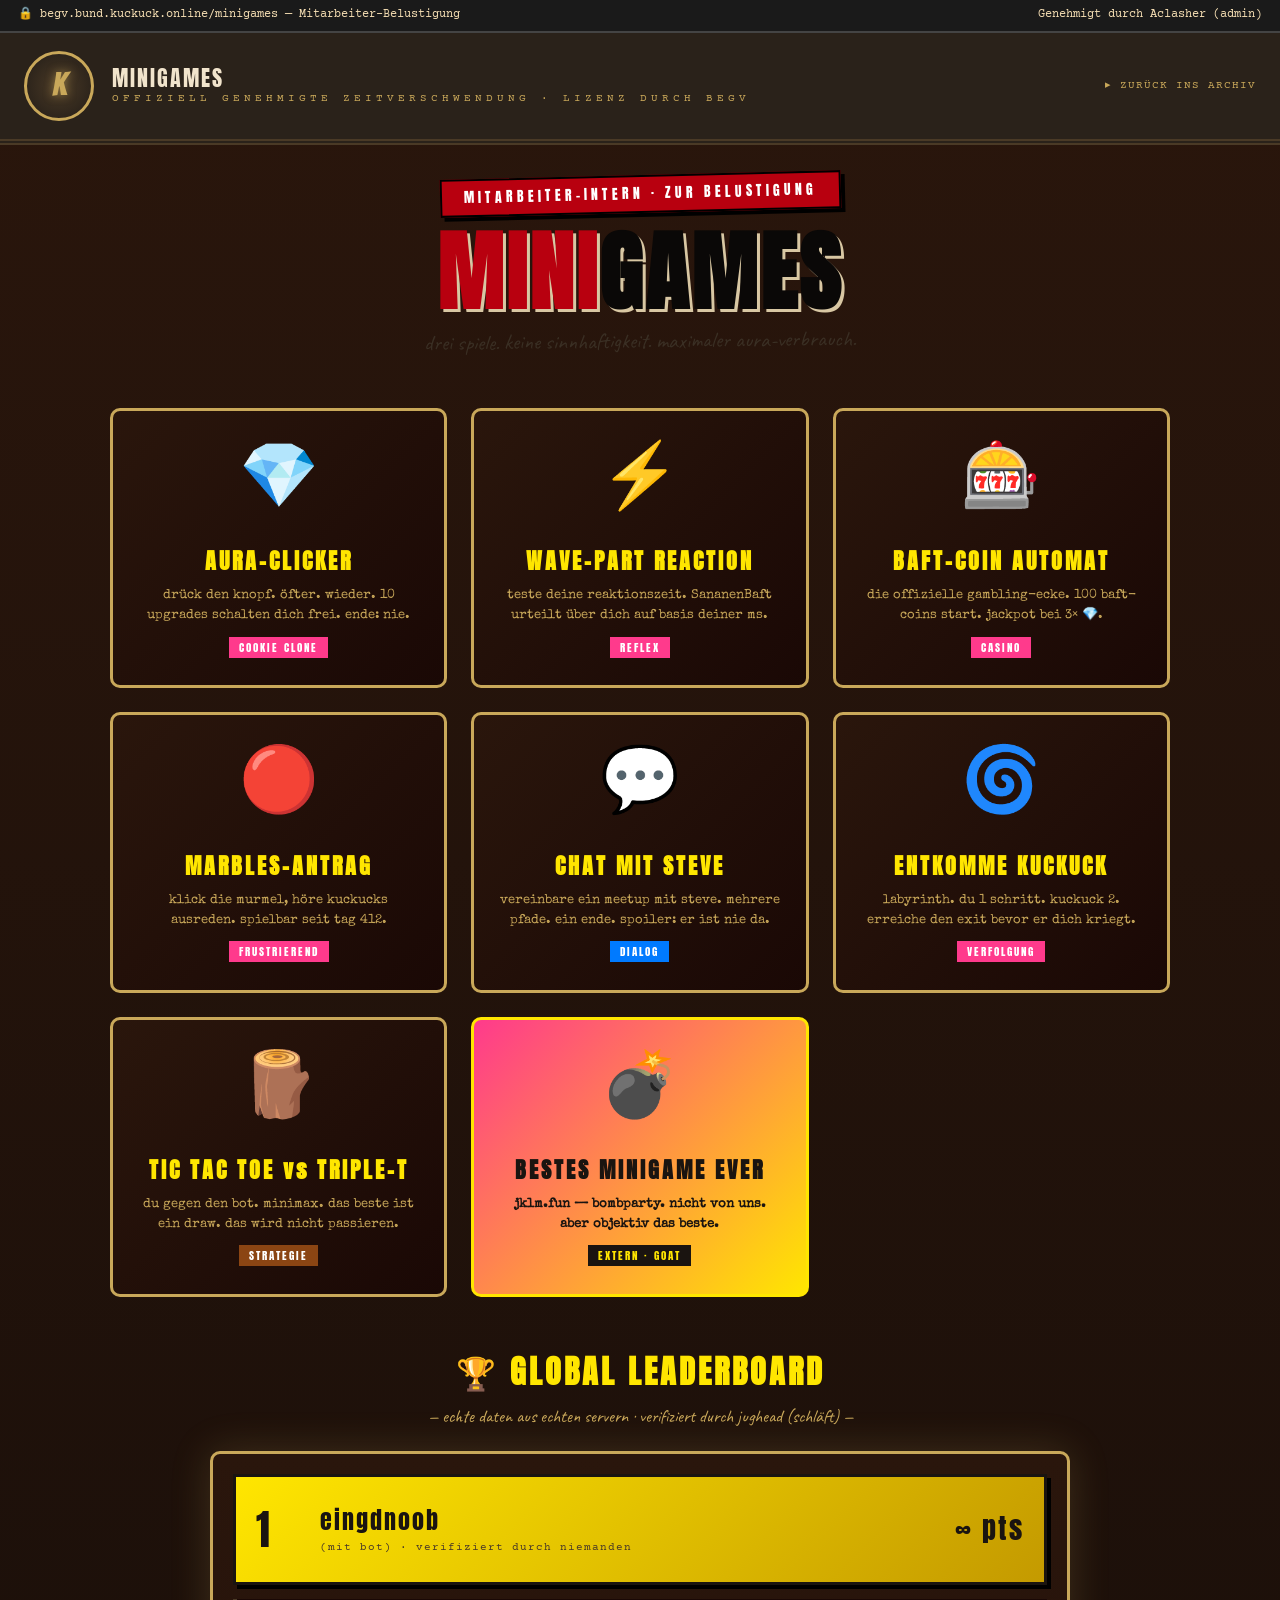
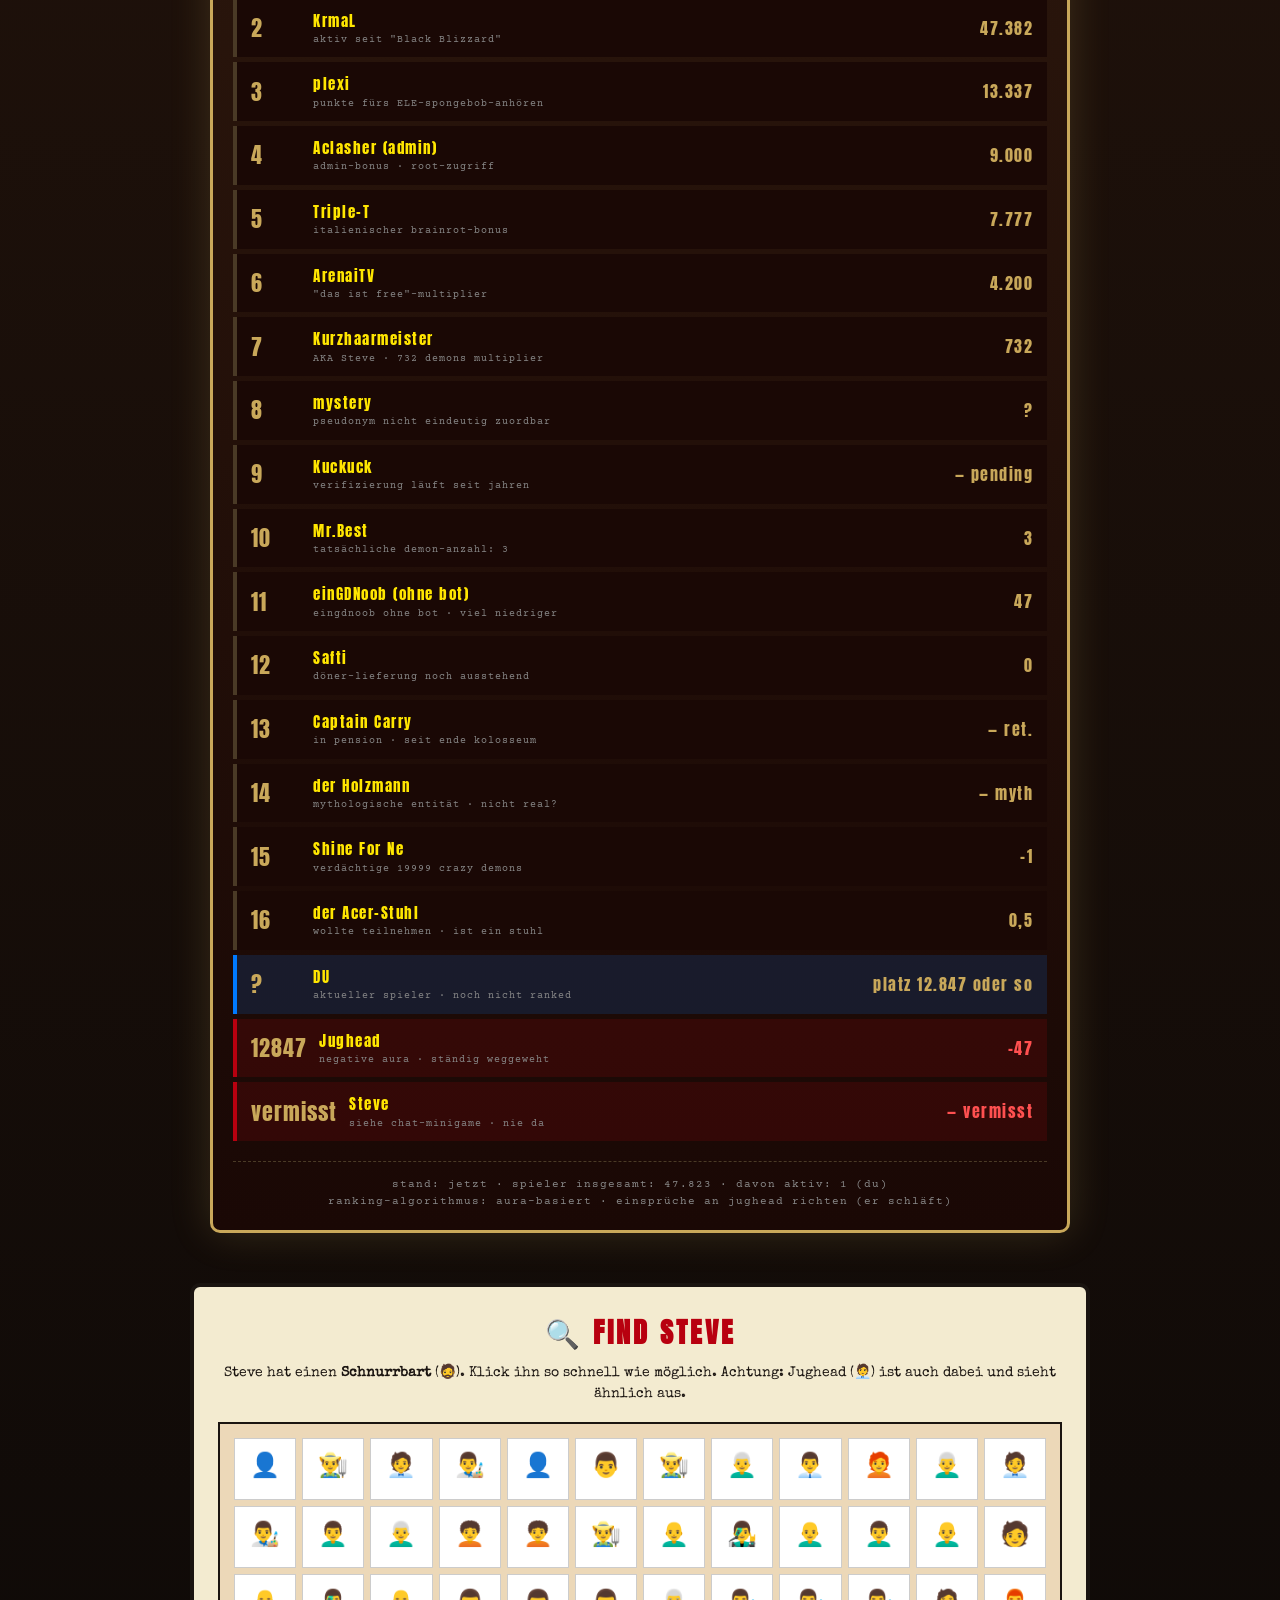
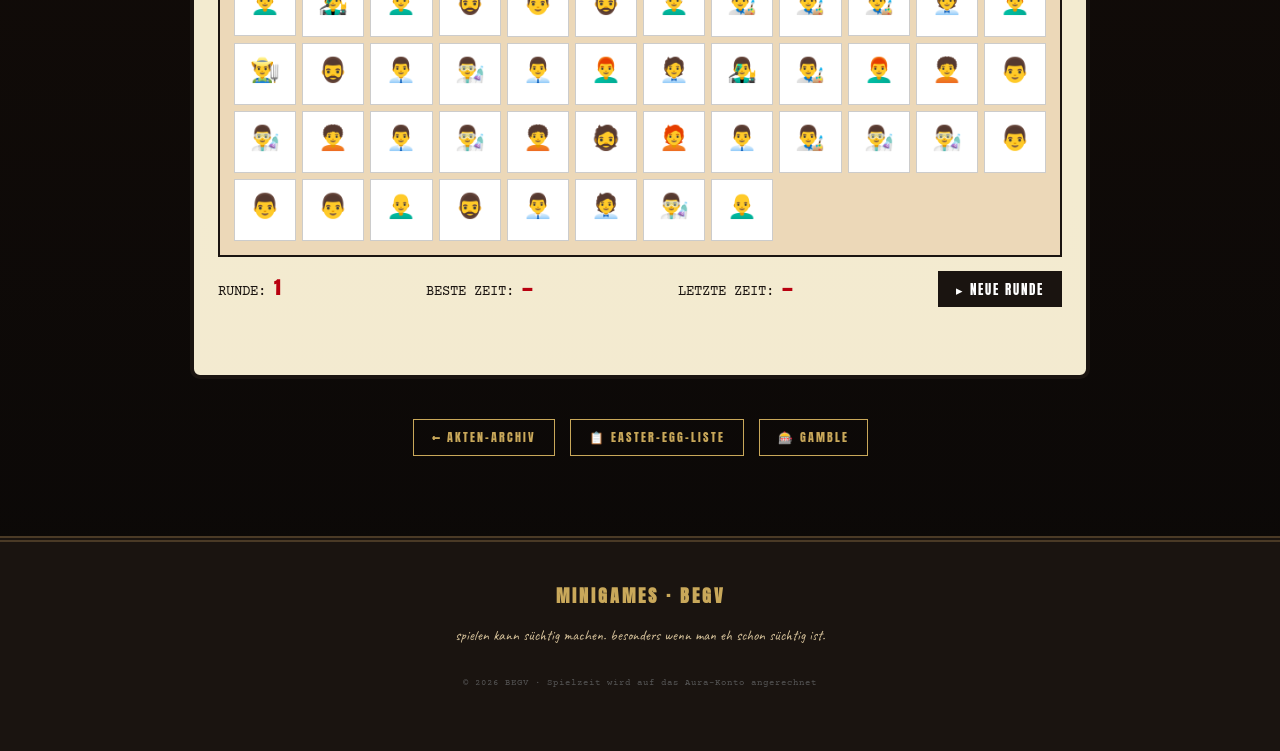
==== minigames/index.html @ d769dd96 "Initial commit: KUCKUCK FILES (BEGV) — komplette Troll-Site Geleakte Ermittlungsakten gegen Kuckuck " ====
<!DOCTYPE html>
<html lang="de">
<head>
<meta charset="UTF-8">
<meta name="viewport" content="width=device-width, initial-scale=1.0">
<title>MINIGAMES — BEGV</title>
<link rel="stylesheet" href="../css/style.css">
<style>
  body { background: linear-gradient(180deg, #2a160c 0%, #0a0807 100%) !important; min-height: 100vh; }
  .games-grid {
    max-width: 1100px;
    margin: 40px auto;
    display: grid;
    grid-template-columns: repeat(auto-fit, minmax(280px, 1fr));
    gap: 24px;
    padding: 0 20px;
  }
  .game-card {
    background: linear-gradient(135deg, #2a160c 0%, #1a0805 100%);
    border: 3px solid #c9a85a;
    border-radius: 10px;
    padding: 24px;
    text-decoration: none;
    color: #c9a85a;
    transition: transform 0.15s, box-shadow 0.15s;
    text-align: center;
    cursor: pointer;
  }
  .game-card:hover {
    transform: translateY(-4px);
    box-shadow: 0 8px 24px rgba(255, 230, 0, 0.3);
    border-color: #ffe600;
  }
  .game-card .emoji {
    font-size: 64px;
    margin-bottom: 10px;
    display: block;
  }
  .game-card h3 {
    font-family: 'Anton', sans-serif;
    color: #ffe600;
    letter-spacing: 3px;
    font-size: 22px;
    border: none;
    margin-bottom: 8px;
  }
  .game-card .desc {
    font-family: 'Special Elite', monospace;
    font-size: 13px;
    color: #c9a85a;
  }
  .game-card .label {
    display: inline-block;
    background: #ff3a8c;
    color: #fff;
    padding: 2px 10px;
    font-family: 'Anton', sans-serif;
    letter-spacing: 2px;
    font-size: 11px;
    margin-top: 10px;
  }
  .game-card.coming { opacity: 0.6; cursor: not-allowed; }

  /* find steve game */
  .steve-game {
    max-width: 900px;
    margin: 40px auto;
    background: rgba(255, 247, 220, 0.95);
    border: 4px solid var(--ink);
    padding: 24px;
    border-radius: 10px;
  }
  .steve-game h3 {
    font-family: 'Anton', sans-serif;
    text-align: center;
    color: var(--stamp-red);
    font-size: 28px;
    letter-spacing: 3px;
    border: none;
    margin-bottom: 8px;
  }
  .steve-game .anweisung {
    text-align: center;
    font-family: 'Special Elite', monospace;
    color: var(--ink);
    font-size: 14px;
    margin-bottom: 16px;
  }
  .steve-board {
    display: grid;
    grid-template-columns: repeat(auto-fit, minmax(60px, 1fr));
    gap: 6px;
    background: #ecd8b8;
    padding: 14px;
    border: 2px solid var(--ink);
    min-height: 300px;
  }
  .steve-zelle {
    aspect-ratio: 1;
    background: #fff;
    border: 1px solid #ccc;
    display: grid;
    place-items: center;
    font-size: 24px;
    cursor: pointer;
    transition: transform 0.1s;
    user-select: none;
  }
  .steve-zelle:hover { transform: scale(1.1); background: #ffe; z-index: 2; box-shadow: 0 2px 8px rgba(0,0,0,0.2); }
  .steve-zelle.gefunden { background: #1a8a2c; color: #fff; transform: scale(1.2); }
  .steve-zelle.falsch { background: #b8000f; color: #fff; animation: shake 0.3s; }
  @keyframes shake {
    0%, 100% { transform: translateX(0); }
    25% { transform: translateX(-4px); }
    75% { transform: translateX(4px); }
  }

  .steve-info {
    display: flex;
    justify-content: space-between;
    align-items: center;
    margin-top: 14px;
    flex-wrap: wrap;
    gap: 12px;
    font-family: 'Courier Prime', monospace;
    font-size: 14px;
  }
  .steve-info b { font-family: 'Anton', sans-serif; color: var(--stamp-red); font-size: 18px; letter-spacing: 2px; }
  .steve-info button {
    background: var(--ink);
    color: #fff;
    border: none;
    padding: 8px 18px;
    font-family: 'Anton', sans-serif;
    letter-spacing: 2px;
    cursor: pointer;
  }
  .steve-info button:hover { background: var(--stamp-red); }

  .nav-back {
    text-align: center;
    margin: 30px 0;
  }
  .nav-back a {
    color: #c9a85a;
    text-decoration: none;
    border: 1px solid #c9a85a;
    padding: 8px 18px;
    font-family: 'Anton', sans-serif;
    letter-spacing: 2px;
    font-size: 12px;
    display: inline-block;
    margin: 0 5px;
  }
  .nav-back a:hover { background: #c9a85a; color: #1a1410; }
</style>
</head>
<body>

<div class="gov-bar">
  <span><span class="lock">🔒</span> begv.bund.kuckuck.online/minigames — Mitarbeiter-Belustigung</span>
  <span>Genehmigt durch Aclasher (admin)</span>
</div>

<header class="behoerde">
  <a href="../index.html" style="text-decoration:none;"><div class="wappen">K</div></a>
  <h1>MINIGAMES
    <small>OFFIZIELL GENEHMIGTE ZEITVERSCHWENDUNG · LIZENZ DURCH BEGV</small>
  </h1>
  <div class="right">
    <a href="../index.html" style="color:#c9a85a; text-decoration:none; font-size:11px; letter-spacing:1px;">▸ ZURÜCK INS ARCHIV</a>
  </div>
</header>

<section class="hero" style="padding: 30px 20px 10px;">
  <div class="leak-banner">MITARBEITER-INTERN · ZUR BELUSTIGUNG</div>
  <h2><span class="red">MINI</span>GAMES</h2>
  <div class="untertitel">drei spiele. keine sinnhaftigkeit. maximaler aura-verbrauch.</div>
</section>

<div class="games-grid">
  <a href="clicker.html" class="game-card">
    <span class="emoji">💎</span>
    <h3>AURA-CLICKER</h3>
    <div class="desc">
      drück den knopf. öfter. wieder. 10 upgrades schalten dich frei. ende: nie.
    </div>
    <span class="label">COOKIE CLONE</span>
  </a>
  <a href="reaktion.html" class="game-card">
    <span class="emoji">⚡</span>
    <h3>WAVE-PART REACTION</h3>
    <div class="desc">
      teste deine reaktionszeit. SananenBaft urteilt über dich auf basis deiner ms.
    </div>
    <span class="label">REFLEX</span>
  </a>
  <a href="../gamble.html" class="game-card">
    <span class="emoji">🎰</span>
    <h3>BAFT-COIN AUTOMAT</h3>
    <div class="desc">
      die offizielle gambling-ecke. 100 baft-coins start. jackpot bei 3× 💎.
    </div>
    <span class="label">CASINO</span>
  </a>
  <a href="../marbles.html" class="game-card">
    <span class="emoji">🔴</span>
    <h3>MARBLES-ANTRAG</h3>
    <div class="desc">
      klick die murmel, höre kuckucks ausreden. spielbar seit tag 412.
    </div>
    <span class="label">FRUSTRIEREND</span>
  </a>
  <a href="chat-steve.html" class="game-card">
    <span class="emoji">💬</span>
    <h3>CHAT MIT STEVE</h3>
    <div class="desc">
      vereinbare ein meetup mit steve. mehrere pfade. ein ende. spoiler: er ist nie da.
    </div>
    <span class="label" style="background:#007aff;">DIALOG</span>
  </a>
  <a href="labyrinth.html" class="game-card">
    <span class="emoji">🌀</span>
    <h3>ENTKOMME KUCKUCK</h3>
    <div class="desc">
      labyrinth. du 1 schritt. kuckuck 2. erreiche den exit bevor er dich kriegt.
    </div>
    <span class="label" style="background:#ff3a8c;">VERFOLGUNG</span>
  </a>
  <a href="tictactoe.html" class="game-card">
    <span class="emoji">🪵</span>
    <h3>TIC TAC TOE vs TRIPLE-T</h3>
    <div class="desc">
      du gegen den bot. minimax. das beste ist ein draw. das wird nicht passieren.
    </div>
    <span class="label" style="background:#8b4513;">STRATEGIE</span>
  </a>
  <a href="https://jklm.fun/" target="_blank" rel="noopener" class="game-card" style="background: linear-gradient(135deg, #ff3a8c 0%, #ffe600 100%); border-color: #ffe600;">
    <span class="emoji">💣</span>
    <h3 style="color:#1a1410;">BESTES MINIGAME EVER</h3>
    <div class="desc" style="color:#1a1410; font-weight:600;">
      jklm.fun — bombparty. nicht von uns. aber objektiv das beste.
    </div>
    <span class="label" style="background:#1a1410; color:#ffe600;">EXTERN · GOAT</span>
  </a>
</div>

<!-- =============================================================
     GLOBAL LEADERBOARD
     ============================================================= -->
<section style="max-width: 900px; margin: 50px auto; padding: 0 20px;">
  <h3 style="font-family:'Anton',sans-serif; font-size:32px; letter-spacing:3px; color:#ffe600; text-align:center; margin-bottom:6px; border:none;">
    🏆 GLOBAL LEADERBOARD
  </h3>
  <div style="text-align:center; font-family:'Caveat',cursive; font-size:18px; color:#c9a85a; margin-bottom:20px;">
    — echte daten aus echten servern · verifiziert durch jughead (schläft) —
  </div>

  <div style="background: linear-gradient(180deg, #2a160c 0%, #1a0805 100%); border: 3px solid #c9a85a; border-radius: 10px; padding: 20px; box-shadow: 0 0 40px rgba(201,168,90,0.2);">

    <!-- platz 1 -->
    <div style="background: linear-gradient(135deg, #ffe600 0%, #c49a00 100%); padding: 20px; margin-bottom: 14px; border: 3px solid #1a1410; box-shadow: 4px 4px 0 #000; display: flex; justify-content: space-between; align-items: center; flex-wrap: wrap; gap: 10px;">
      <div style="display:flex; align-items:center; gap:14px;">
        <div style="font-family:'Anton',sans-serif; font-size:42px; color:#1a1410; min-width:50px;">1</div>
        <div>
          <div style="font-family:'Anton',sans-serif; font-size:24px; letter-spacing:2px; color:#1a1410;">eingdnoob</div>
          <div style="font-family:'Courier Prime',monospace; font-size:11px; color:#4a3a26; letter-spacing:1px;">(mit bot) · verifiziert durch niemanden</div>
        </div>
      </div>
      <div style="font-family:'Anton',sans-serif; font-size:28px; color:#1a1410; letter-spacing:2px;">∞ pts</div>
    </div>

    <!-- weitere plätze -->
    <div id="leaderboard-rest"></div>

    <div style="margin-top: 20px; padding-top: 14px; border-top: 1px dashed #4a3a26; font-family:'Courier Prime',monospace; font-size:11px; color:#888; letter-spacing:1px; text-align:center;">
      stand: jetzt · spieler insgesamt: 47.823 · davon aktiv: 1 (du)<br>
      ranking-algorithmus: aura-basiert · einsprüche an jughead richten (er schläft)
    </div>
  </div>
</section>

<!-- =============================================================
     FIND STEVE — direkt eingebettet
     ============================================================= -->
<div class="steve-game">
  <h3>🔍 FIND STEVE</h3>
  <div class="anweisung">
    Steve hat einen <b>Schnurrbart</b> (🧔). Klick ihn so schnell wie möglich. Achtung: Jughead (🧑‍💼) ist auch dabei und sieht ähnlich aus.
  </div>
  <div class="steve-board" id="steve-board"></div>
  <div class="steve-info">
    <div>RUNDE: <b id="steve-runde">0</b></div>
    <div>BESTE ZEIT: <b id="steve-best">—</b></div>
    <div>LETZTE ZEIT: <b id="steve-last">—</b></div>
    <button id="steve-neu">▸ NEUE RUNDE</button>
  </div>
  <div id="steve-msg" style="text-align:center; margin-top:14px; font-family:'Caveat',cursive; font-size:20px; color:var(--ink-soft); min-height:30px;"></div>
</div>

<div class="nav-back">
  <a href="../index.html">← AKTEN-ARCHIV</a>
  <a href="../easter-eggs.html">📋 EASTER-EGG-LISTE</a>
  <a href="../gamble.html">🎰 GAMBLE</a>
</div>

<footer>
  <h4>MINIGAMES · BEGV</h4>
  <div class="disclaim">spielen kann süchtig machen. besonders wenn man eh schon süchtig ist.</div>
  <div class="winzig">© 2026 BEGV · Spielzeit wird auf das Aura-Konto angerechnet</div>
</footer>

<script>
// =================================================================
// GLOBAL LEADERBOARD (fake einträge)
// =================================================================
const LEADERBOARD_REST = [
  { rang:  2, name: 'KrmaL',                hinweis: 'aktiv seit "Black Blizzard"',           pkt: '47.382' },
  { rang:  3, name: 'plexi',                hinweis: 'punkte fürs ELE-spongebob-anhören',    pkt: '13.337' },
  { rang:  4, name: 'Aclasher (admin)',     hinweis: 'admin-bonus · root-zugriff',           pkt: '9.000'  },
  { rang:  5, name: 'Triple-T',             hinweis: 'italienischer brainrot-bonus',         pkt: '7.777'  },
  { rang:  6, name: 'ArenaiTV',             hinweis: '"das ist free"-multiplier',            pkt: '4.200'  },
  { rang:  7, name: 'Kurzhaarmeister',      hinweis: 'AKA Steve · 732 demons multiplier',    pkt: '732'    },
  { rang:  8, name: 'mystery',              hinweis: 'pseudonym nicht eindeutig zuordbar',   pkt: '?'      },
  { rang:  9, name: 'Kuckuck',              hinweis: 'verifizierung läuft seit jahren',      pkt: '— pending' },
  { rang: 10, name: 'Mr.Best',              hinweis: 'tatsächliche demon-anzahl: 3',         pkt: '3'      },
  { rang: 11, name: 'einGDNoob (ohne bot)', hinweis: 'eingdnoob ohne bot · viel niedriger',  pkt: '47'     },
  { rang: 12, name: 'Safti',                hinweis: 'döner-lieferung noch ausstehend',      pkt: '0'      },
  { rang: 13, name: 'Captain Carry',        hinweis: 'in pension · seit ende kolosseum',     pkt: '— ret.' },
  { rang: 14, name: 'der Holzmann',         hinweis: 'mythologische entität · nicht real?',  pkt: '— myth' },
  { rang: 15, name: 'Shine For Ne',         hinweis: 'verdächtige 19999 crazy demons',       pkt: '-1'     },
  { rang: 16, name: 'der Acer-Stuhl',       hinweis: 'wollte teilnehmen · ist ein stuhl',    pkt: '0,5'    },
  { rang: '?', name: 'DU',                  hinweis: 'aktueller spieler · noch nicht ranked', pkt: 'platz 12.847 oder so', du: true },
  { rang: 12847, name: 'Jughead',           hinweis: 'negative aura · ständig weggeweht',    pkt: '-47', schlimm: true },
  { rang: 'vermisst', name: 'Steve',        hinweis: 'siehe chat-minigame · nie da',         pkt: '— vermisst', schlimm: true }
];
const $lb = document.getElementById('leaderboard-rest');
if ($lb) {
  $lb.innerHTML = LEADERBOARD_REST.map(e => `
    <div style="display:flex; justify-content:space-between; align-items:center; padding:10px 14px; background:${e.du ? 'rgba(0,122,255,0.15)' : e.schlimm ? 'rgba(184,0,15,0.15)' : '#1a0805'}; border-left:4px solid ${e.du ? '#007aff' : e.schlimm ? '#b8000f' : '#4a3a26'}; margin-bottom:5px; gap:10px; flex-wrap:wrap;">
      <div style="display:flex; align-items:center; gap:12px; min-width:0; flex:1;">
        <div style="font-family:'Anton',sans-serif; font-size:22px; color:#c9a85a; min-width:50px; letter-spacing:1px;">${e.rang}</div>
        <div style="min-width:0;">
          <div style="font-family:'Anton',sans-serif; font-size:15px; color:#ffe600; letter-spacing:1.5px;">${e.name}</div>
          <div style="font-family:'Courier Prime',monospace; font-size:10px; color:#888; letter-spacing:1px;">${e.hinweis}</div>
        </div>
      </div>
      <div style="font-family:'Anton',sans-serif; font-size:16px; color:${e.schlimm ? '#ff5050' : '#c9a85a'}; letter-spacing:1.5px;">${e.pkt}</div>
    </div>
  `).join('');
}

// =================================================================
// FIND STEVE GAME
// =================================================================
const $board = document.getElementById('steve-board');
const $msg = document.getElementById('steve-msg');
const $runde = document.getElementById('steve-runde');
const $best = document.getElementById('steve-best');
const $last = document.getElementById('steve-last');

const steveState = {
  runde: 0,
  best: parseInt(localStorage.getItem('steve-best')||'99999',10),
  startZeit: 0
};

// alle möglichen "ablenkungs"-figuren
const FIGUREN = ['🧑','👨','👨‍💼','👨‍🦱','👨‍🦰','👨‍🦳','👨‍🎤','👨‍🎨','👨‍🔬','🧔‍♂','👨‍🌾','👨‍🦲','🧑‍🦰','🧑‍🦱','🧑‍💼','👤'];
const STEVE = '🧔'; // mit schnurrbart

function neueRunde() {
  steveState.runde++;
  $runde.textContent = steveState.runde;
  $msg.textContent = '';
  $board.innerHTML = '';

  // 60 zellen, steve zufällig in einer
  const groesse = Math.min(60 + steveState.runde * 8, 200);
  const stevePos = Math.floor(Math.random() * groesse);

  for (let i = 0; i < groesse; i++) {
    const z = document.createElement('div');
    z.className = 'steve-zelle';
    if (i === stevePos) {
      z.textContent = STEVE;
      z.dataset.steve = '1';
    } else {
      z.textContent = FIGUREN[Math.floor(Math.random() * FIGUREN.length)];
    }
    z.addEventListener('click', () => klick(z));
    $board.appendChild(z);
  }
  steveState.startZeit = performance.now();
}

function klick(z) {
  if (z.classList.contains('gefunden') || z.classList.contains('falsch')) return;
  if (z.dataset.steve === '1') {
    const ms = Math.round(performance.now() - steveState.startZeit);
    z.classList.add('gefunden');
    if (ms < steveState.best) {
      steveState.best = ms;
      localStorage.setItem('steve-best', ms);
      $msg.innerHTML = `🏆 NEUE BESTZEIT: <b>${ms}ms</b> — du bist offiziell Steve-Sucher des Monats.`;
    } else {
      $msg.innerHTML = `✓ steve gefunden in <b>${ms}ms</b>. ${urteilSteve(ms)}`;
    }
    $last.textContent = ms + 'ms';
    $best.textContent = (steveState.best === 99999 ? '—' : steveState.best + 'ms');
  } else {
    z.classList.add('falsch');
    setTimeout(() => z.classList.remove('falsch'), 400);
    $msg.textContent = '❌ das war NICHT Steve. das war wahrscheinlich Jughead. oder ArenaiTV. wer weiß.';
  }
}

function urteilSteve(ms) {
  if (ms < 1000) return 'sehr gut. fast unheimlich gut.';
  if (ms < 2500) return 'normal. wie ein durchschnittlicher ermittler.';
  if (ms < 5000) return 'okay. Steve hat sich nicht mal versteckt.';
  if (ms < 10000) return 'langsam. selbst Jughead hätte ihn schneller gefunden.';
  return 'sehr langsam. wie kann man steve übersehen? er ist offensichtlich.';
}

document.getElementById('steve-neu').addEventListener('click', neueRunde);

if (steveState.best < 99999) $best.textContent = steveState.best + 'ms';
neueRunde();

console.log('%c🎮 MINIGAMES HUB', 'background:#c9a85a; color:#1a1410; padding:8px 16px; font-size:16px; font-weight:bold;');
</script>
</body>
</html>
---- css/style.css ----
/* ============================================================
   BUNDESERMITTLUNGSSTELLE FÜR GEOMETRY-DASH-VORFÄLLE (BEGV)
   stylesheet — internes dokument, nicht zur weitergabe
   ============================================================ */

@import url('https://fonts.googleapis.com/css2?family=Special+Elite&family=Permanent+Marker&family=Caveat:wght@400;700&family=Bangers&family=Courier+Prime:wght@400;700&family=Anton&display=swap');

:root {
  --paper: #f1e4cc;
  --paper-dark: #d8c7a3;
  --ink: #1a1410;
  --ink-soft: #3a2f24;
  --stamp-red: #b8000f;
  --stamp-red-dark: #7a0008;
  --classified-black: #0a0807;
  --aura-pink: #ff3a8c;
  --gd-red: #ff1f3a;
  --gd-yellow: #ffe600;
  --gd-green: #2bff52;
  --warn-orange: #ff8c00;
  --tape: rgba(244, 230, 165, 0.55);
}

* { box-sizing: border-box; margin: 0; padding: 0; }

html { scroll-behavior: smooth; }

body {
  font-family: 'Special Elite', 'Courier Prime', monospace;
  color: var(--ink);
  background-color: var(--paper);
  background-image:
    radial-gradient(at 23% 12%, rgba(120, 70, 20, 0.10) 0%, transparent 50%),
    radial-gradient(at 88% 78%, rgba(80, 40, 10, 0.08) 0%, transparent 50%),
    radial-gradient(at 45% 88%, rgba(200, 130, 40, 0.06) 0%, transparent 40%),
    url("data:image/svg+xml;utf8,<svg xmlns='http://www.w3.org/2000/svg' width='200' height='200'><filter id='n'><feTurbulence type='fractalNoise' baseFrequency='0.85' numOctaves='2' stitchTiles='stitch'/><feColorMatrix values='0 0 0 0 0.4 0 0 0 0 0.3 0 0 0 0 0.2 0 0 0 0.18 0'/></filter><rect width='100%25' height='100%25' filter='url(%23n)'/></svg>");
  background-attachment: fixed;
  min-height: 100vh;
  line-height: 1.55;
  overflow-x: hidden;
}

/* ============================================================
   ELE SPONGEBOB STREIFEN (ganz oben)
   ============================================================ */
.ele-streifen {
  background: linear-gradient(90deg, #ffe600 0%, #ffd000 50%, #ffe600 100%);
  color: #1a1410;
  padding: 12px 20px;
  text-align: center;
  font-family: 'Anton', sans-serif;
  letter-spacing: 3px;
  font-size: 15px;
  border-bottom: 3px solid #b8000f;
  cursor: pointer;
  position: relative;
  overflow: hidden;
  user-select: none;
  display: flex;
  justify-content: center;
  align-items: center;
  gap: 16px;
}
.ele-streifen::before, .ele-streifen::after {
  content: '🧽 🧽 🧽 🧽 🧽 🧽 🧽 🧽 🧽 🧽 🧽 🧽 🧽 🧽 🧽 🧽 🧽 🧽 🧽 🧽 🧽 🧽 🧽 🧽 🧽 🧽';
  position: absolute;
  top: 0; bottom: 0;
  display: flex;
  align-items: center;
  font-size: 12px;
  letter-spacing: 4px;
  opacity: 0.3;
  white-space: nowrap;
  pointer-events: none;
  animation: ele-scroll 25s linear infinite;
}
.ele-streifen::before { left: 0; }
.ele-streifen::after { right: 0; animation-direction: reverse; }
@keyframes ele-scroll {
  from { transform: translateX(-30%); }
  to { transform: translateX(30%); }
}
.ele-streifen .frage {
  background: #b8000f;
  color: #fff;
  padding: 6px 16px;
  text-shadow: 1px 1px 0 #000;
  z-index: 1;
}
.ele-streifen .btn-ja {
  background: #1a1410;
  color: #ffe600;
  border: 3px solid #ffe600;
  padding: 8px 22px;
  font-family: 'Anton', sans-serif;
  font-size: 16px;
  letter-spacing: 3px;
  cursor: pointer;
  z-index: 1;
  box-shadow: 3px 3px 0 #000;
  text-shadow: 0 0 8px #ffe600;
  animation: ele-bling 0.8s infinite alternate;
}
@keyframes ele-bling {
  from { transform: scale(1); }
  to { transform: scale(1.08) rotate(-2deg); }
}
.ele-streifen .btn-ja:hover { background: #ffe600; color: #1a1410; }

/* ============================================================
   SANANENBAFT ROAST BUTTON
   ============================================================ */
.roast-mega {
  margin: 60px auto;
  max-width: 880px;
  padding: 0 20px;
  text-align: center;
}
.roast-btn {
  display: inline-block;
  background: linear-gradient(135deg, #b8000f 0%, #4a0008 100%);
  color: #ffe600;
  font-family: 'Anton', sans-serif;
  font-size: clamp(22px, 4vw, 38px);
  letter-spacing: 3px;
  padding: 22px 40px;
  border: 5px solid #ffe600;
  border-radius: 10px;
  cursor: pointer;
  box-shadow:
    0 0 40px rgba(184, 0, 15, 0.5),
    0 8px 0 #2a0004,
    0 14px 24px rgba(0,0,0,0.5);
  text-shadow: 2px 2px 0 #000, 0 0 10px #ffe600;
  transform: rotate(1.5deg);
  transition: transform 0.15s;
  animation: roast-pulse 2s infinite alternate;
}
@keyframes roast-pulse {
  from { box-shadow: 0 0 40px rgba(184, 0, 15, 0.5), 0 8px 0 #2a0004, 0 14px 24px rgba(0,0,0,0.5); }
  to { box-shadow: 0 0 70px rgba(255, 58, 140, 0.7), 0 8px 0 #2a0004, 0 14px 24px rgba(0,0,0,0.5); }
}
.roast-btn:hover { transform: rotate(0) scale(1.05); }
.roast-btn:active { transform: translateY(6px) rotate(1.5deg); box-shadow: 0 0 40px rgba(184, 0, 15, 0.5), 0 2px 0 #2a0004; }
.roast-mega .sub {
  display: block;
  margin-top: 14px;
  font-family: 'Caveat', cursive;
  font-size: 20px;
  color: var(--ink-soft);
}

.roast-modal {
  text-align: center;
  padding: 20px 10px;
}
.roast-modal .label {
  font-family: 'Courier Prime', monospace;
  font-size: 11px;
  letter-spacing: 3px;
  color: var(--stamp-red);
  margin-bottom: 12px;
}
.roast-modal .text {
  font-family: 'Special Elite', monospace;
  font-size: 22px;
  line-height: 1.5;
  color: var(--ink);
  margin: 24px auto;
  max-width: 600px;
  padding: 20px;
  background: #fff;
  border: 2px solid var(--ink);
  box-shadow: 4px 4px 0 var(--ink);
  min-height: 120px;
}
.roast-modal .nochmal {
  background: var(--stamp-red);
  color: #fff;
  border: 3px solid #000;
  padding: 12px 26px;
  font-family: 'Anton', sans-serif;
  letter-spacing: 2px;
  font-size: 16px;
  cursor: pointer;
  margin-top: 12px;
  box-shadow: 4px 4px 0 #000;
}
.roast-modal .nochmal:hover { background: #000; color: var(--gd-yellow); }
.roast-modal .counter {
  margin-top: 16px;
  font-family: 'Courier Prime', monospace;
  font-size: 12px;
  color: var(--ink-soft);
  letter-spacing: 1.5px;
}

/* ============================================================
   STAATSBEHÖRDEN-HEADER
   ============================================================ */
.gov-bar {
  background: #1a1a1a;
  color: #f5deb3;
  padding: 6px 18px;
  font-size: 12px;
  display: flex;
  justify-content: space-between;
  align-items: center;
  border-bottom: 2px solid #444;
  font-family: 'Courier Prime', monospace;
}
.gov-bar .lock { color: var(--gd-yellow); }

.behoerde {
  background: #2a221a;
  color: #f1e4cc;
  padding: 18px 24px;
  border-bottom: 6px double #4a3a26;
  display: flex;
  align-items: center;
  gap: 18px;
  position: relative;
}
.wappen {
  width: 70px;
  height: 70px;
  border: 3px solid #c9a85a;
  border-radius: 50%;
  display: grid;
  place-items: center;
  font-family: 'Bangers', sans-serif;
  font-size: 32px;
  color: #c9a85a;
  background: radial-gradient(circle, #4a3a26 0%, #2a221a 80%);
  text-shadow: 0 0 10px rgba(201, 168, 90, 0.6);
  cursor: pointer;
  transition: transform 0.2s;
  user-select: none;
}
.wappen:hover { transform: rotate(-7deg) scale(1.08); }
.wappen.aura-mode {
  box-shadow: 0 0 40px var(--aura-pink), 0 0 80px var(--aura-pink);
  animation: aura-pulse 0.6s infinite alternate;
}
@keyframes aura-pulse {
  from { transform: scale(1); }
  to { transform: scale(1.15) rotate(3deg); }
}
.behoerde h1 {
  font-family: 'Anton', sans-serif;
  font-size: 22px;
  letter-spacing: 2px;
  line-height: 1.1;
  font-weight: 400;
}
.behoerde h1 small {
  display: block;
  font-size: 11px;
  letter-spacing: 4px;
  color: #c9a85a;
  font-family: 'Courier Prime', monospace;
  margin-top: 2px;
}
.behoerde .right {
  margin-left: auto;
  text-align: right;
  font-size: 11px;
  font-family: 'Courier Prime', monospace;
  color: #c9a85a;
}
.behoerde .right .blink { animation: blink 1.4s infinite; color: #ff5050; }
@keyframes blink { 0%, 49% { opacity: 1; } 50%, 100% { opacity: 0.15; } }

/* ============================================================
   LIVE-TICKER
   ============================================================ */
.ticker {
  background: var(--stamp-red);
  color: #fff;
  padding: 8px 0;
  overflow: hidden;
  white-space: nowrap;
  border-bottom: 3px solid #000;
  position: relative;
  font-family: 'Courier Prime', monospace;
  font-weight: 700;
  font-size: 13px;
  letter-spacing: 0.5px;
  /* sanfter fade an den rändern damit nichts hart abreißt */
  -webkit-mask-image: linear-gradient(90deg, transparent 0, black 90px, black calc(100% - 30px), transparent 100%);
          mask-image: linear-gradient(90deg, transparent 0, black 90px, black calc(100% - 30px), transparent 100%);
}
.ticker::before {
  content: "🔴 LIVE";
  position: absolute;
  left: 0;
  top: 0;
  bottom: 0;
  background: #000;
  color: var(--gd-yellow);
  padding: 8px 14px;
  z-index: 2;
  font-weight: 700;
  display: flex;
  align-items: center;
  font-family: 'Anton', sans-serif;
  letter-spacing: 2px;
  /* das overlay liegt über der mask: trotz mask sichtbar */
  -webkit-mask-image: none;
          mask-image: none;
}
.ticker-inner {
  display: inline-block;
  white-space: nowrap;
  animation: ticker-scroll 90s linear infinite;
  will-change: transform;
}
.ticker-inner span { margin-right: 50px; padding-left: 0; }
@keyframes ticker-scroll {
  from { transform: translateX(0); }
  to { transform: translateX(-50%); }
}
.ticker:hover .ticker-inner { animation-play-state: paused; }

/* ============================================================
   COOKIE BANNER
   ============================================================ */
.cookie-banner {
  position: fixed;
  bottom: 20px;
  right: 20px;
  background: #fff;
  border: 3px solid #000;
  padding: 18px;
  max-width: 360px;
  z-index: 9999;
  box-shadow: 8px 8px 0 #000, 12px 12px 30px rgba(0,0,0,0.3);
  font-family: 'Special Elite', monospace;
  font-size: 13px;
}
.cookie-banner h4 {
  font-family: 'Anton', sans-serif;
  font-size: 18px;
  letter-spacing: 1px;
  margin-bottom: 6px;
  color: var(--stamp-red);
}
.cookie-banner .buttons {
  margin-top: 12px;
  display: flex;
  gap: 8px;
  flex-wrap: wrap;
}
.cookie-banner button {
  background: var(--ink);
  color: #fff;
  border: none;
  padding: 8px 14px;
  font-family: 'Special Elite', monospace;
  font-size: 12px;
  cursor: pointer;
  text-transform: uppercase;
}
.cookie-banner button:hover { background: var(--stamp-red); }
.cookie-banner .x {
  position: absolute;
  top: 6px;
  right: 10px;
  cursor: pointer;
  font-size: 18px;
  color: #999;
}

/* ============================================================
   HERO / CONSPIRACY BOARD
   ============================================================ */
.hero {
  padding: 40px 24px 60px;
  text-align: center;
  position: relative;
}
.leak-banner {
  display: inline-block;
  background: var(--stamp-red);
  color: #fff;
  font-family: 'Anton', sans-serif;
  font-size: 14px;
  letter-spacing: 4px;
  padding: 6px 22px;
  margin-bottom: 18px;
  transform: rotate(-1.4deg);
  box-shadow: 4px 4px 0 #000;
  border: 2px solid #000;
}
.hero h2 {
  font-family: 'Anton', sans-serif;
  font-size: clamp(40px, 7vw, 88px);
  letter-spacing: 3px;
  line-height: 0.95;
  color: var(--classified-black);
  text-shadow: 3px 3px 0 var(--paper-dark);
}
.hero h2 .red { color: var(--stamp-red); }
.hero .untertitel {
  font-family: 'Caveat', cursive;
  font-size: 22px;
  margin-top: 10px;
  color: var(--ink-soft);
  transform: rotate(-0.6deg);
}
.hero .meta {
  margin-top: 14px;
  font-size: 12px;
  letter-spacing: 2px;
  color: var(--ink-soft);
  font-family: 'Courier Prime', monospace;
}

.conspiracy-board {
  margin: 50px auto 0;
  max-width: 1200px;
  min-height: 540px;
  background:
    repeating-linear-gradient(45deg, #4a2818 0 4px, #3a1f13 4px 8px),
    #3a1f13;
  border: 14px solid #2a160c;
  border-radius: 6px;
  box-shadow:
    inset 0 0 80px rgba(0,0,0,0.6),
    0 18px 40px rgba(0,0,0,0.5);
  position: relative;
  padding: 30px;
}

.polaroid {
  position: absolute;
  background: #fff;
  padding: 10px 10px 50px;
  box-shadow: 6px 8px 16px rgba(0,0,0,0.6);
  width: 200px;
  cursor: pointer;
  transition: transform 0.25s, z-index 0s 0.25s;
  z-index: 1;
}
.polaroid:hover { transform: rotate(0deg) scale(1.15) !important; z-index: 5; transition: transform 0.25s, z-index 0s; }
.polaroid img {
  width: 100%;
  display: block;
  background: #ddd;
  aspect-ratio: 4/3;
  object-fit: cover;
  filter: contrast(1.05) saturate(0.95);
}
.polaroid .caption {
  font-family: 'Caveat', cursive;
  text-align: center;
  margin-top: 8px;
  font-size: 16px;
  color: #1a1410;
  line-height: 1.1;
}
.polaroid::before {
  content: '';
  position: absolute;
  top: -14px;
  left: 50%;
  transform: translateX(-50%) rotate(-3deg);
  width: 80px;
  height: 28px;
  background: var(--tape);
  border-left: 1px dashed rgba(0,0,0,0.1);
  border-right: 1px dashed rgba(0,0,0,0.1);
  box-shadow: 0 1px 2px rgba(0,0,0,0.15);
}

.pin {
  position: absolute;
  width: 22px;
  height: 22px;
  border-radius: 50%;
  background: radial-gradient(circle at 35% 30%, #ff6060, #a00000);
  box-shadow: 0 3px 6px rgba(0,0,0,0.6);
  z-index: 6;
}

.string-line {
  position: absolute;
  background: linear-gradient(to right, #d22 0%, #f44 100%);
  height: 2px;
  transform-origin: left center;
  opacity: 0.7;
  z-index: 2;
  pointer-events: none;
}

.note {
  position: absolute;
  background: #fef68a;
  padding: 12px 14px;
  font-family: 'Caveat', cursive;
  font-size: 17px;
  color: #1a1410;
  width: 170px;
  box-shadow: 3px 5px 12px rgba(0,0,0,0.45);
  z-index: 3;
  line-height: 1.2;
}
.note.pink { background: #ffb3d9; }
.note.green { background: #b8f5b8; }

/* ============================================================
   STAMPS (REDACTED, KLASSIFIZIERT, etc.)
   ============================================================ */
.stempel {
  display: inline-block;
  font-family: 'Anton', sans-serif;
  color: var(--stamp-red);
  border: 4px solid var(--stamp-red);
  padding: 4px 14px;
  letter-spacing: 3px;
  font-size: 18px;
  transform: rotate(-6deg);
  opacity: 0.85;
  background: rgba(255, 220, 220, 0.15);
  text-shadow: 1px 1px 0 rgba(184, 0, 15, 0.3);
  position: relative;
}
.stempel.gross { font-size: 30px; padding: 8px 20px; }
.stempel.schwarz { color: var(--classified-black); border-color: var(--classified-black); }

.redact-bar {
  display: inline-block;
  background: #000;
  color: transparent;
  user-select: none;
  padding: 0 4px;
  margin: 0 2px;
}
.redact-bar:hover {
  color: rgba(255, 80, 80, 0.4);
  cursor: help;
}

/* ============================================================
   SECTION HEADINGS
   ============================================================ */
.section {
  max-width: 1280px;
  margin: 70px auto;
  padding: 0 24px;
}
.section h3 {
  font-family: 'Anton', sans-serif;
  font-size: 38px;
  letter-spacing: 2px;
  border-bottom: 4px double var(--ink);
  padding-bottom: 8px;
  margin-bottom: 8px;
  display: inline-block;
}
.section .sub {
  font-family: 'Caveat', cursive;
  font-size: 19px;
  color: var(--ink-soft);
  margin-bottom: 30px;
}

/* ============================================================
   KLASSIFIZIERUNGS-TABELLE
   ============================================================ */
.klass-table {
  display: grid;
  grid-template-columns: repeat(auto-fit, minmax(180px, 1fr));
  gap: 12px;
  background: #fdf6e8;
  padding: 18px;
  border: 2px solid var(--ink);
  margin-bottom: 30px;
  box-shadow: 5px 5px 0 var(--ink);
}
.klass-row {
  padding: 10px 14px;
  border-left: 6px solid var(--ink);
  background: #fff;
  font-size: 13px;
  position: relative;
}
.klass-row b {
  font-family: 'Anton', sans-serif;
  font-size: 18px;
  letter-spacing: 1.5px;
  display: block;
  margin-bottom: 4px;
}
.klass-row.gruen { border-color: var(--gd-green); } .klass-row.gruen b { color: #1a8a2c; }
.klass-row.orange { border-color: var(--warn-orange); } .klass-row.orange b { color: #c46a00; }
.klass-row.rot { border-color: var(--stamp-red); } .klass-row.rot b { color: var(--stamp-red); }
.klass-row.schwarz { border-color: #000; background: #1a1a1a; color: #ccc; } .klass-row.schwarz b { color: var(--gd-yellow); }
.klass-row.aura { border-color: var(--aura-pink); background: linear-gradient(135deg, #fff 60%, #ffe0ee); }
.klass-row.aura b { color: var(--aura-pink); }
.klass-row.top1 { border-color: var(--gd-yellow); background: #fffbe0; }
.klass-row.top1 b { color: #c49a00; }

/* ============================================================
   AKTEN GRID
   ============================================================ */
.akten-grid {
  display: grid;
  grid-template-columns: repeat(auto-fill, minmax(280px, 1fr));
  gap: 24px;
}
.akte-card {
  background: #fdf6e8;
  border: 2px solid var(--ink);
  padding: 18px;
  position: relative;
  cursor: pointer;
  transition: transform 0.18s, box-shadow 0.18s;
  box-shadow: 4px 4px 0 var(--ink);
  text-decoration: none;
  color: inherit;
  display: block;
}
.akte-card:hover {
  transform: translate(-2px, -2px);
  box-shadow: 6px 6px 0 var(--ink);
}
.akte-card .nr {
  font-family: 'Courier Prime', monospace;
  font-size: 11px;
  letter-spacing: 2px;
  color: var(--ink-soft);
  border-bottom: 1px dashed var(--ink-soft);
  padding-bottom: 4px;
  margin-bottom: 8px;
}
.akte-card .titel {
  font-family: 'Anton', sans-serif;
  font-size: 22px;
  letter-spacing: 1px;
  line-height: 1.05;
  margin-bottom: 8px;
}
.akte-card .status {
  font-size: 12px;
  font-family: 'Courier Prime', monospace;
  letter-spacing: 1.5px;
}
.akte-card .status b {
  display: inline-block;
  padding: 2px 8px;
  margin-left: 6px;
  color: #fff;
  background: var(--stamp-red);
  font-family: 'Anton', sans-serif;
  letter-spacing: 2px;
}
.akte-card .status b.schwarz { background: #000; color: var(--gd-yellow); }
.akte-card .status b.orange { background: var(--warn-orange); }
.akte-card .status b.gruen { background: #1a8a2c; }
.akte-card .status b.aura { background: var(--aura-pink); }
.akte-card .status b.top1 { background: #c49a00; }
.akte-card .vorschau {
  font-family: 'Special Elite', monospace;
  font-size: 13px;
  margin-top: 10px;
  color: var(--ink-soft);
  font-style: italic;
}
.akte-card .ecke {
  position: absolute;
  top: -6px;
  right: -6px;
  background: var(--gd-yellow);
  color: #000;
  font-family: 'Anton', sans-serif;
  font-size: 10px;
  padding: 3px 8px;
  letter-spacing: 1.5px;
  border: 2px solid #000;
  transform: rotate(8deg);
}
.akte-card .ecke.neu { background: var(--gd-red); color: #fff; }
.akte-card.verschluesselt::after {
  content: '🔒';
  position: absolute;
  top: 10px;
  right: 12px;
  font-size: 22px;
}
.akte-card.weggeweht {
  background: #2a2a2a;
  color: #888;
  border-color: #444;
}
.akte-card.weggeweht .titel { color: #ff4040; text-decoration: line-through; }

/* ============================================================
   MODAL (AKTEN-DETAIL)
   ============================================================ */
.modal-bg {
  position: fixed;
  inset: 0;
  background: rgba(0, 0, 0, 0.82);
  display: none;
  align-items: flex-start;
  justify-content: center;
  z-index: 1000;
  overflow-y: auto;
  padding: 40px 20px;
}
.modal-bg.aktiv { display: flex; }
.modal {
  background: #f7eccf;
  background-image:
    repeating-linear-gradient(0deg, transparent 0 28px, rgba(60, 30, 10, 0.06) 28px 29px);
  max-width: 780px;
  width: 100%;
  padding: 50px 60px;
  position: relative;
  box-shadow: 0 20px 60px rgba(0,0,0,0.7);
  border: 1px solid #c9b48a;
  font-family: 'Special Elite', monospace;
  color: var(--ink);
  font-size: 15px;
}
.modal .close {
  position: absolute;
  top: 14px;
  right: 18px;
  background: #000;
  color: #fff;
  border: none;
  font-size: 20px;
  width: 36px;
  height: 36px;
  cursor: pointer;
  font-family: 'Anton', sans-serif;
}
.modal .kopf {
  border-bottom: 2px solid var(--ink);
  padding-bottom: 14px;
  margin-bottom: 22px;
}
.modal .kopf .aktenz {
  font-family: 'Courier Prime', monospace;
  font-size: 12px;
  letter-spacing: 3px;
  color: var(--ink-soft);
}
.modal .kopf h2 {
  font-family: 'Anton', sans-serif;
  font-size: 32px;
  letter-spacing: 2px;
  margin-top: 4px;
}
.modal .kopf .zeile {
  display: flex;
  justify-content: space-between;
  margin-top: 8px;
  font-size: 12px;
  font-family: 'Courier Prime', monospace;
}
.modal .stempel-overlay {
  position: absolute;
  top: 70px;
  right: 40px;
  font-size: 38px;
  z-index: 2;
  pointer-events: none;
}
.modal .beweisbild {
  width: 100%;
  max-width: 100%;
  margin: 18px 0;
  border: 1px solid #888;
  box-shadow: 0 6px 20px rgba(0,0,0,0.4);
  display: block;
  filter: contrast(1.03);
}
.modal .marginalia {
  font-family: 'Caveat', cursive;
  font-size: 20px;
  color: #b8000f;
  border-left: 3px solid #b8000f;
  padding: 6px 14px;
  margin: 14px 0;
  background: rgba(255, 200, 200, 0.3);
  transform: rotate(-0.4deg);
}
.modal ul {
  margin: 10px 0 14px 30px;
}
.modal p { margin-bottom: 12px; }
.modal .quote {
  font-style: italic;
  border-left: 4px solid var(--ink);
  padding: 4px 0 4px 16px;
  margin: 12px 0;
  color: var(--ink-soft);
}
.modal .signatur {
  margin-top: 30px;
  padding-top: 14px;
  border-top: 1px dashed var(--ink-soft);
  display: flex;
  justify-content: space-between;
  font-size: 11px;
  font-family: 'Courier Prime', monospace;
  color: var(--ink-soft);
}

/* ============================================================
   PERSONEN-WAND
   ============================================================ */
.personen-grid {
  display: grid;
  grid-template-columns: repeat(auto-fill, minmax(220px, 1fr));
  gap: 22px;
}
.person-card {
  background: #fdf6e8;
  border: 2px solid var(--ink);
  padding: 14px;
  position: relative;
  box-shadow: 3px 3px 0 var(--ink);
  font-size: 13px;
}
.person-card .foto {
  width: 100%;
  aspect-ratio: 3/4;
  background: #ccc;
  border: 1px solid #000;
  margin-bottom: 10px;
  overflow: hidden;
  position: relative;
}
.person-card .foto img { width: 100%; height: 100%; object-fit: cover; }
.person-card .foto.kein-foto {
  background:
    repeating-linear-gradient(45deg, #555 0 8px, #444 8px 16px);
  display: grid;
  place-items: center;
  color: #ddd;
  font-family: 'Anton', sans-serif;
  font-size: 14px;
  letter-spacing: 1px;
  text-align: center;
  padding: 10px;
}
.person-card .name {
  font-family: 'Anton', sans-serif;
  font-size: 18px;
  letter-spacing: 1.5px;
  margin-bottom: 2px;
}
.person-card .rolle {
  font-family: 'Courier Prime', monospace;
  font-size: 11px;
  letter-spacing: 1.5px;
  color: var(--stamp-red);
  margin-bottom: 6px;
}
.person-card .info {
  font-size: 12px;
  font-family: 'Special Elite', monospace;
  color: var(--ink-soft);
}
.person-card .stempel-mini {
  position: absolute;
  top: 8px;
  right: 8px;
  font-family: 'Anton', sans-serif;
  color: var(--stamp-red);
  border: 2px solid var(--stamp-red);
  padding: 2px 6px;
  font-size: 10px;
  letter-spacing: 1.5px;
  transform: rotate(8deg);
  background: rgba(255,255,255,0.6);
}

/* ============================================================
   BEWEISMITTELKAMMER
   ============================================================ */
.evidence-wall {
  display: grid;
  grid-template-columns: repeat(auto-fill, minmax(220px, 1fr));
  gap: 26px;
  padding: 24px;
  background: #2a2218;
  background-image:
    repeating-linear-gradient(0deg, transparent 0 30px, rgba(0,0,0,0.2) 30px 31px);
  border: 8px solid #1a140d;
}
.evidence {
  background: #fff;
  padding: 10px 10px 40px;
  position: relative;
  box-shadow: 4px 6px 14px rgba(0,0,0,0.6);
  transform: rotate(var(--rot, 0deg));
  transition: transform 0.2s;
}
.evidence:hover { transform: rotate(0deg) scale(1.05); z-index: 3; }
.evidence img {
  width: 100%;
  display: block;
  aspect-ratio: 4/3;
  object-fit: cover;
  background: #888;
}
.evidence .tag {
  position: absolute;
  bottom: 8px;
  left: 10px;
  right: 10px;
  font-family: 'Special Elite', monospace;
  font-size: 11px;
  color: var(--ink);
  line-height: 1.2;
}
.evidence .tag b { color: var(--stamp-red); }
.evidence::before {
  content: '';
  position: absolute;
  top: -8px;
  left: 50%;
  transform: translateX(-50%) rotate(-2deg);
  width: 60px;
  height: 22px;
  background: var(--tape);
}

/* ============================================================
   FAKE FORMULAR
   ============================================================ */
.form-box {
  background: #fff;
  border: 3px double var(--ink);
  padding: 28px;
  max-width: 640px;
  margin: 0 auto;
  box-shadow: 6px 6px 0 var(--ink);
}
.form-box label {
  display: block;
  font-family: 'Special Elite', monospace;
  font-size: 13px;
  margin: 14px 0 4px;
  letter-spacing: 0.5px;
}
.form-box input[type=text],
.form-box input[type=email],
.form-box select,
.form-box textarea {
  width: 100%;
  padding: 8px 10px;
  border: 1px solid var(--ink);
  font-family: 'Courier Prime', monospace;
  font-size: 14px;
  background: #fdf9ef;
}
.form-box input[type=range] { width: 100%; }
.form-box .radio-zeile {
  display: flex;
  gap: 14px;
  flex-wrap: wrap;
  margin-top: 4px;
  font-size: 13px;
}
.form-box button {
  margin-top: 22px;
  background: var(--ink);
  color: #fff;
  border: none;
  padding: 12px 24px;
  font-family: 'Anton', sans-serif;
  font-size: 16px;
  letter-spacing: 2px;
  cursor: pointer;
  width: 100%;
}
.form-box button:hover { background: var(--stamp-red); }
.form-box .hinweis {
  font-family: 'Caveat', cursive;
  font-size: 16px;
  color: var(--ink-soft);
  margin-top: 8px;
}

/* ============================================================
   FOOTER
   ============================================================ */
footer {
  background: #1a1410;
  color: #b8a880;
  margin-top: 80px;
  padding: 40px 24px 60px;
  font-family: 'Courier Prime', monospace;
  font-size: 12px;
  text-align: center;
  border-top: 6px double #4a3a26;
}
footer h4 {
  font-family: 'Anton', sans-serif;
  font-size: 18px;
  letter-spacing: 3px;
  color: #c9a85a;
  margin-bottom: 14px;
}
footer .disclaim {
  font-family: 'Caveat', cursive;
  font-size: 15px;
  margin: 12px auto;
  max-width: 580px;
  color: #d4c099;
}
footer .counter {
  display: inline-block;
  background: var(--stamp-red);
  color: #fff;
  padding: 6px 14px;
  font-family: 'Anton', sans-serif;
  letter-spacing: 2px;
  margin: 12px 0;
}
footer .footer-grid {
  display: grid;
  grid-template-columns: repeat(auto-fit, minmax(180px, 1fr));
  gap: 24px;
  max-width: 1000px;
  margin: 30px auto;
  text-align: left;
}
footer .footer-grid h5 {
  font-family: 'Anton', sans-serif;
  font-size: 14px;
  letter-spacing: 2px;
  color: #c9a85a;
  border-bottom: 1px solid #4a3a26;
  padding-bottom: 4px;
  margin-bottom: 8px;
}
footer .footer-grid a {
  color: #b8a880;
  text-decoration: none;
  display: block;
  padding: 2px 0;
  font-size: 11px;
}
footer .footer-grid a:hover { color: var(--gd-yellow); text-decoration: underline; }
footer .winzig {
  font-size: 9px;
  color: #555;
  margin-top: 30px;
  letter-spacing: 1px;
}

/* ============================================================
   LOGIN-MODAL (FAKE)
   ============================================================ */
.login-btn {
  background: var(--ink);
  color: #c9a85a;
  border: 1px solid #c9a85a;
  padding: 4px 12px;
  font-family: 'Courier Prime', monospace;
  font-size: 11px;
  cursor: pointer;
  letter-spacing: 1px;
}

/* ============================================================
   HELPER
   ============================================================ */
.absurd-list { list-style: none; padding-left: 0; }
.absurd-list li::before {
  content: '►';
  color: var(--stamp-red);
  margin-right: 8px;
}
.absurd-list li { margin: 6px 0; padding-left: 4px; }

.bordered {
  border: 2px dashed var(--ink-soft);
  padding: 12px;
  margin: 12px 0;
}

.geheim-link {
  color: inherit;
  text-decoration: none;
  cursor: text;
}
.geheim-link:hover { background: yellow; color: #000; cursor: pointer; }

/* aura mode (vom logo-klick) */
body.aura-mode {
  animation: aura-bg 4s infinite;
}
@keyframes aura-bg {
  0%, 100% { filter: hue-rotate(0deg); }
  50% { filter: hue-rotate(15deg) saturate(1.3); }
}
body.aura-mode::after {
  content: 'AURA-MODUS AKTIV';
  position: fixed;
  top: 50%;
  left: 50%;
  transform: translate(-50%, -50%) rotate(-12deg);
  font-family: 'Anton', sans-serif;
  font-size: 120px;
  color: rgba(255, 58, 140, 0.15);
  letter-spacing: 10px;
  z-index: 9998;
  pointer-events: none;
  text-shadow: 0 0 40px var(--aura-pink);
}

/* wave-carried mode (vom konami code) */
body.wave-mode {
  animation: wave-shake 0.4s infinite;
}
@keyframes wave-shake {
  0%, 100% { transform: translate(0,0); }
  25% { transform: translate(-3px, 2px); }
  50% { transform: translate(2px, -3px); }
  75% { transform: translate(-2px, -1px); }
}
body.wave-mode::before {
  content: '';
  position: fixed;
  inset: 0;
  background: radial-gradient(circle, transparent 30%, rgba(255, 0, 60, 0.6) 100%);
  z-index: 9997;
  pointer-events: none;
  mix-blend-mode: multiply;
}

/* ============================================================
   WERBE-BANNER (2000er retro web ads)
   ============================================================ */
.werbung {
  max-width: 880px;
  margin: 50px auto;
  padding: 18px;
  border: 4px ridge #999;
  background: #fff;
  font-family: Verdana, Arial, sans-serif;
  display: flex;
  align-items: center;
  gap: 18px;
  position: relative;
  cursor: pointer;
  box-shadow: 6px 6px 0 rgba(0,0,0,0.3);
  text-decoration: none;
  color: inherit;
}
.werbung::before {
  content: 'ANZEIGE';
  position: absolute;
  top: -10px; left: 14px;
  background: #fff;
  padding: 0 6px;
  font-size: 10px;
  letter-spacing: 2px;
  color: #888;
  font-family: 'Courier Prime', monospace;
}
.werbung .links {
  flex: 0 0 140px;
  text-align: center;
}
.werbung .links .emoji {
  font-size: 80px;
  line-height: 1;
  animation: wackel 3s infinite;
}
.werbung .links .badge {
  background: #ff0;
  color: #f00;
  font-weight: bold;
  padding: 4px 10px;
  margin-top: 6px;
  display: inline-block;
  font-size: 13px;
  border: 2px solid #f00;
  transform: rotate(-4deg);
}
@keyframes wackel {
  0%, 100% { transform: rotate(0); }
  25% { transform: rotate(-8deg); }
  75% { transform: rotate(8deg); }
}
.werbung .rechts { flex: 1; }
.werbung .titel {
  font-size: 20px;
  font-weight: bold;
  color: #d00;
  text-transform: uppercase;
  margin-bottom: 6px;
  text-shadow: 1px 1px 0 #ff0;
  animation: blink-color 2s infinite;
}
@keyframes blink-color {
  0%, 100% { color: #d00; }
  50% { color: #0080ff; }
}
.werbung .text { font-size: 13px; color: #333; line-height: 1.4; }
.werbung .text b { color: #d00; }
.werbung .cta {
  display: inline-block;
  background: linear-gradient(180deg, #ffe600 0%, #ff8c00 100%);
  color: #000;
  border: 2px outset #ff0;
  padding: 8px 18px;
  margin-top: 10px;
  font-weight: bold;
  font-size: 14px;
  text-transform: uppercase;
  cursor: pointer;
  animation: pulse-cta 1s infinite alternate;
}
@keyframes pulse-cta {
  from { transform: scale(1); }
  to { transform: scale(1.05); }
}
.werbung .sterne { color: #ff0; font-size: 16px; margin: 4px 0; text-shadow: 1px 1px 0 #d00; }
.werbung:hover { box-shadow: 8px 8px 0 rgba(0,0,0,0.4); transform: translate(-2px, -2px); }

.werbung--monster { background: linear-gradient(135deg, #fff 0%, #ffe0f0 100%); }
.werbung--krmal { background: #1a1a1a; color: #fff; border-color: #444; }
.werbung--krmal .titel { color: #ff3a8c; text-shadow: 0 0 8px #ff3a8c; }
.werbung--krmal .text { color: #aaa; }
.werbung--bambiland { background: linear-gradient(135deg, #fff 0%, #d4f5d4 100%); }
.werbung--acer { background: linear-gradient(135deg, #fff 0%, #ffe0c0 100%); }
.werbung--tung { background: #f5deb3; }
.werbung--tung .titel { color: #8b4513; }

.newsletter-box {
  max-width: 700px;
  margin: 50px auto;
  background: linear-gradient(135deg, #fde94d 0%, #ff8c00 100%);
  border: 4px dashed #b8000f;
  padding: 24px;
  text-align: center;
  position: relative;
}
.newsletter-box::before {
  content: '📧 EXKLUSIV';
  position: absolute;
  top: -14px;
  left: 50%;
  transform: translateX(-50%);
  background: #b8000f;
  color: #fff;
  padding: 4px 14px;
  font-family: 'Anton', sans-serif;
  letter-spacing: 2px;
  font-size: 12px;
}
.newsletter-box h3 {
  font-family: 'Anton', sans-serif;
  font-size: 30px;
  letter-spacing: 3px;
  border: none;
  margin: 0 0 8px;
  color: #1a1410;
}
.newsletter-box .desc {
  font-family: 'Special Elite', monospace;
  font-size: 14px;
  margin-bottom: 14px;
  color: #1a1410;
}
.newsletter-box .form {
  display: flex;
  gap: 6px;
  max-width: 460px;
  margin: 0 auto;
}
.newsletter-box input {
  flex: 1;
  padding: 12px 14px;
  font-family: 'Courier Prime', monospace;
  font-size: 14px;
  border: 2px solid #1a1410;
  background: #fff;
}
.newsletter-box button {
  background: #1a1410;
  color: #ffe600;
  border: 2px solid #1a1410;
  padding: 12px 22px;
  font-family: 'Anton', sans-serif;
  letter-spacing: 2px;
  cursor: pointer;
}
.newsletter-box button:hover { background: #b8000f; color: #fff; }
.newsletter-box .winzig {
  font-size: 10px;
  margin-top: 10px;
  font-family: 'Courier Prime', monospace;
  color: #4a3a26;
}

/* "Was unsere Klienten sagen" */
.testimonials {
  display: grid;
  grid-template-columns: repeat(auto-fit, minmax(260px, 1fr));
  gap: 18px;
  margin-top: 30px;
}
.testi {
  background: #fff;
  border: 2px solid var(--ink);
  padding: 18px;
  position: relative;
  box-shadow: 3px 3px 0 var(--ink);
  font-family: 'Special Elite', monospace;
  font-size: 13px;
  transform: rotate(var(--rot, 0deg));
}
.testi::before {
  content: '"';
  position: absolute;
  top: -20px; left: 8px;
  font-family: Georgia, serif;
  font-size: 80px;
  color: var(--stamp-red);
  opacity: 0.3;
  line-height: 1;
}
.testi .zitat { margin: 8px 0 12px; font-style: italic; }
.testi .name {
  border-top: 1px dashed var(--ink-soft);
  padding-top: 8px;
  font-weight: bold;
  font-family: 'Anton', sans-serif;
  letter-spacing: 1.5px;
  color: var(--stamp-red);
}
.testi .rolle {
  font-size: 11px;
  color: var(--ink-soft);
  font-family: 'Courier Prime', monospace;
  letter-spacing: 1px;
}
.testi .sterne { color: #c49a00; font-size: 16px; margin-top: 4px; }

/* ============================================================
   ACTION BAR (Minigames + KI-Bild Generator)
   ============================================================ */
.action-bar {
  max-width: 1100px;
  margin: 40px auto;
  padding: 0 20px;
  display: grid;
  grid-template-columns: 1fr 1fr;
  gap: 18px;
}
@media (max-width: 700px) { .action-bar { grid-template-columns: 1fr; } }

.action-btn {
  display: flex;
  flex-direction: column;
  align-items: center;
  justify-content: center;
  padding: 30px 24px;
  text-decoration: none;
  border: 4px solid var(--ink);
  text-align: center;
  position: relative;
  cursor: pointer;
  transition: transform 0.15s, box-shadow 0.15s;
  box-shadow: 6px 6px 0 var(--ink);
  font-family: 'Anton', sans-serif;
  letter-spacing: 2px;
  color: inherit;
}
.action-btn:hover { transform: translate(-3px, -3px); box-shadow: 9px 9px 0 var(--ink); }
.action-btn:active { transform: translate(2px, 2px); box-shadow: 3px 3px 0 var(--ink); }
.action-btn .emoji {
  font-size: 56px;
  margin-bottom: 8px;
  line-height: 1;
}
.action-btn .titel {
  font-size: 24px;
  letter-spacing: 3px;
  margin-bottom: 4px;
}
.action-btn .sub {
  font-family: 'Caveat', cursive;
  font-size: 17px;
  letter-spacing: 0;
  color: var(--ink-soft);
}
.action-btn--minigames {
  background: linear-gradient(135deg, #fde94d 0%, #ff8c00 100%);
}
.action-btn--ki {
  background: linear-gradient(135deg, #d4f5d4 0%, #88ccff 100%);
}
.action-btn--ki .titel { color: #1a4080; }

.action-btn .ecke-tag {
  position: absolute;
  top: -8px;
  right: -8px;
  background: var(--stamp-red);
  color: #fff;
  font-family: 'Anton', sans-serif;
  font-size: 10px;
  padding: 3px 10px;
  letter-spacing: 1.5px;
  border: 2px solid #000;
  transform: rotate(8deg);
}

/* ============================================================
   KI-BILD GENERATOR MODAL
   ============================================================ */
.ki-loader {
  text-align: center;
  padding: 30px 20px;
}
.ki-loader h2 {
  font-family: 'Anton', sans-serif;
  font-size: 28px;
  letter-spacing: 3px;
  margin-bottom: 16px;
  color: #1a4080;
}
.ki-progress {
  width: 100%;
  height: 30px;
  border: 2px solid var(--ink);
  background: #fff;
  margin: 20px 0;
  position: relative;
  overflow: hidden;
}
.ki-progress-fill {
  height: 100%;
  background: linear-gradient(90deg, #88ccff 0%, #d4f5d4 50%, #ffe600 100%);
  width: 0%;
  transition: width 0.4s;
  position: relative;
}
.ki-progress-fill::after {
  content: '';
  position: absolute;
  inset: 0;
  background: repeating-linear-gradient(45deg, transparent 0 10px, rgba(255,255,255,0.3) 10px 20px);
  animation: progress-shimmer 1s linear infinite;
}
@keyframes progress-shimmer {
  from { background-position: 0 0; }
  to { background-position: 40px 0; }
}
.ki-status {
  font-family: 'Courier Prime', monospace;
  font-size: 13px;
  color: var(--ink-soft);
  min-height: 30px;
}

/* ============================================================
   JUGHEAD-SPENDEN-BUTTON
   ============================================================ */
.spende-mega {
  max-width: 1100px;
  margin: 60px auto;
  padding: 0 20px;
  display: grid;
  grid-template-columns: 1.6fr 1fr;
  gap: 18px;
  align-items: stretch;
}
@media (max-width: 760px) { .spende-mega { grid-template-columns: 1fr; } }

.spende-mega > * { text-align: center; }

.spende-kuckuck {
  background: linear-gradient(135deg, #1a1410 0%, #2a160c 100%);
  border: 4px solid #c9a85a;
  padding: 24px 18px;
  border-radius: 12px;
  position: relative;
  box-shadow: 6px 6px 0 #000;
  cursor: pointer;
  transition: transform 0.15s;
  color: #fff;
  display: flex;
  flex-direction: column;
  justify-content: center;
}
.spende-kuckuck:hover { transform: translate(-3px, -3px); box-shadow: 9px 9px 0 #000; }
.spende-kuckuck::before {
  content: '💎 PREMIUM';
  position: absolute;
  top: -14px;
  left: 50%;
  transform: translateX(-50%);
  background: linear-gradient(90deg, #ffe600 0%, #ff8c00 100%);
  color: #1a1410;
  padding: 4px 14px;
  font-family: 'Anton', sans-serif;
  letter-spacing: 3px;
  font-size: 12px;
  border: 2px solid #000;
}
.spende-kuckuck h3 {
  font-family: 'Anton', sans-serif;
  font-size: 26px;
  letter-spacing: 3px;
  color: #ffe600;
  margin: 6px 0 8px;
  border: none;
}
.spende-kuckuck .sub {
  font-family: 'Caveat', cursive;
  font-size: 17px;
  color: #c9a85a;
  margin-bottom: 14px;
}
.spende-kuckuck .liste {
  text-align: left;
  font-family: 'Special Elite', monospace;
  font-size: 12px;
  color: #c9a85a;
  margin: 10px 0;
}
.spende-kuckuck .liste li {
  list-style: none;
  padding: 3px 0 3px 18px;
  position: relative;
}
.spende-kuckuck .liste li::before {
  content: '✓';
  color: #ffe600;
  position: absolute;
  left: 0;
  font-weight: bold;
}
.spende-kuckuck .kuckuck-btn {
  background: linear-gradient(180deg, #ffe600 0%, #c49a00 100%);
  color: #1a1410;
  border: 3px solid #1a1410;
  padding: 12px 24px;
  font-family: 'Anton', sans-serif;
  letter-spacing: 3px;
  font-size: 16px;
  cursor: pointer;
  margin-top: 10px;
  box-shadow: 4px 4px 0 #000;
  text-shadow: 1px 1px 0 #fff;
}
.spende-kuckuck .kuckuck-btn:hover { background: #fff; }
.spende-kuckuck .winzig {
  margin-top: 10px;
  font-size: 9px;
  font-family: 'Courier Prime', monospace;
  color: #666;
  letter-spacing: 1px;
}
.spende-card {
  background: linear-gradient(135deg, #fdf6e8 0%, #ffe9c0 100%);
  border: 4px solid var(--ink);
  padding: 30px 24px;
  border-radius: 12px;
  position: relative;
  box-shadow: 6px 6px 0 var(--ink);
  cursor: pointer;
  transition: transform 0.15s;
}
.spende-card:hover { transform: translate(-3px, -3px); box-shadow: 9px 9px 0 var(--ink); }
.spende-card::before {
  content: '🥺 GEMEINNÜTZIG';
  position: absolute;
  top: -14px;
  left: 50%;
  transform: translateX(-50%);
  background: var(--stamp-red);
  color: #fff;
  padding: 4px 14px;
  font-family: 'Anton', sans-serif;
  letter-spacing: 3px;
  font-size: 12px;
}
.spende-card h3 {
  font-family: 'Anton', sans-serif;
  font-size: clamp(28px, 5vw, 42px);
  letter-spacing: 3px;
  margin: 8px 0 4px;
  color: var(--stamp-red);
  border: none;
}
.spende-card .sub {
  font-family: 'Caveat', cursive;
  font-size: 20px;
  color: var(--ink-soft);
  margin-bottom: 16px;
}
.spende-card .balken-aussen {
  background: #fff;
  border: 2px solid var(--ink);
  height: 28px;
  position: relative;
  margin: 14px auto;
  max-width: 600px;
  overflow: hidden;
}
.spende-card .balken-innen {
  height: 100%;
  background: linear-gradient(90deg, #1a8a2c 0%, #2bff52 100%);
  width: 0%;
  transition: width 0.6s;
}
.spende-card .balken-text {
  position: absolute;
  inset: 0;
  display: grid;
  place-items: center;
  font-family: 'Anton', sans-serif;
  font-size: 14px;
  letter-spacing: 2px;
  color: var(--ink);
  z-index: 2;
}
.spende-card .balken-meta {
  font-family: 'Courier Prime', monospace;
  font-size: 12px;
  color: var(--ink-soft);
  letter-spacing: 1px;
  margin-top: 4px;
}
.spende-card .spende-btn {
  background: var(--stamp-red);
  color: #fff;
  border: 3px solid #000;
  padding: 14px 32px;
  font-family: 'Anton', sans-serif;
  letter-spacing: 3px;
  font-size: 18px;
  cursor: pointer;
  margin-top: 14px;
  box-shadow: 4px 4px 0 #000;
}
.spende-card .spende-btn:hover { background: #000; color: var(--gd-yellow); }
.spende-card .winzig {
  margin-top: 10px;
  font-size: 10px;
  font-family: 'Courier Prime', monospace;
  color: #888;
  letter-spacing: 1px;
}

/* spende-modal innenleben */
.spende-modal h2 {
  font-family: 'Anton', sans-serif;
  font-size: 30px;
  letter-spacing: 3px;
  color: var(--stamp-red);
  text-align: center;
  margin-bottom: 12px;
}
.spende-modal .jughead-foto {
  width: 120px; height: 120px;
  margin: 0 auto 16px;
  background:
    repeating-linear-gradient(45deg, #555 0 8px, #444 8px 16px);
  display: grid;
  place-items: center;
  color: #ddd;
  font-family: 'Anton', sans-serif;
  letter-spacing: 2px;
  font-size: 11px;
  text-align: center;
  padding: 12px;
  border: 3px solid var(--ink);
  border-radius: 50%;
  position: relative;
}
.spende-modal .jughead-foto::after {
  content: 'VERFÜGBAR';
  position: absolute;
  bottom: -8px;
  left: 50%;
  transform: translateX(-50%);
  background: var(--gd-yellow);
  color: #1a1410;
  padding: 1px 8px;
  font-family: 'Anton', sans-serif;
  font-size: 9px;
  letter-spacing: 1.5px;
  border: 1px solid #000;
}

.spende-betraege {
  display: grid;
  grid-template-columns: repeat(auto-fit, minmax(120px, 1fr));
  gap: 10px;
  margin: 16px 0;
}
.spende-betrag {
  background: #fff;
  border: 2px solid var(--ink);
  padding: 14px 8px;
  font-family: 'Anton', sans-serif;
  font-size: 18px;
  letter-spacing: 2px;
  cursor: pointer;
  text-align: center;
  transition: all 0.15s;
}
.spende-betrag:hover { background: var(--stamp-red); color: #fff; transform: translateY(-2px); }
.spende-betrag.beliebt {
  background: linear-gradient(135deg, #ffe600 0%, #ff8c00 100%);
  border-color: #b8000f;
  position: relative;
}
.spende-betrag.beliebt::after {
  content: 'BELIEBT';
  position: absolute;
  top: -8px;
  right: -8px;
  background: var(--stamp-red);
  color: #fff;
  padding: 2px 6px;
  font-size: 9px;
  letter-spacing: 1.5px;
  border: 1px solid #000;
}
.spende-betrag .label-klein {
  display: block;
  font-size: 10px;
  letter-spacing: 1px;
  color: var(--ink-soft);
  font-family: 'Courier Prime', monospace;
  margin-top: 2px;
}

.spender-liste {
  margin-top: 18px;
  border-top: 2px dashed var(--ink-soft);
  padding-top: 14px;
}
.spender-liste h3 {
  font-family: 'Anton', sans-serif;
  font-size: 18px;
  letter-spacing: 2px;
  margin-bottom: 8px;
  color: var(--ink);
  border: none;
}
.spender-zeile {
  display: flex;
  justify-content: space-between;
  padding: 6px 10px;
  background: #fff;
  border-left: 3px solid var(--ink-soft);
  margin-bottom: 4px;
  font-family: 'Special Elite', monospace;
  font-size: 13px;
}
.spender-zeile .betrag {
  font-family: 'Anton', sans-serif;
  color: var(--stamp-red);
  letter-spacing: 1px;
  flex-shrink: 0;
  margin-left: 12px;
}
.spender-zeile.heldenakte {
  border-left-color: var(--gd-yellow);
  background: #fffbe0;
}
.spender-zeile.heldenakte .betrag { color: #c49a00; }

/* ============================================================
   GAMBLEAUTOMAT MEGA BUTTON
   ============================================================ */
.gamble-mega {
  margin: 80px auto 40px;
  max-width: 1100px;
  padding: 0 20px;
  text-align: center;
  position: relative;
}
.gamble-btn {
  display: inline-block;
  text-decoration: none;
  background: linear-gradient(180deg, #ff3a8c 0%, #b8000f 100%);
  color: #ffe600;
  font-family: 'Anton', sans-serif;
  font-size: clamp(48px, 9vw, 110px);
  letter-spacing: 6px;
  padding: 30px 80px;
  border: 6px solid #ffe600;
  border-radius: 14px;
  box-shadow:
    0 0 50px rgba(255, 58, 140, 0.6),
    0 0 100px rgba(255, 230, 0, 0.3),
    inset 0 0 30px rgba(0,0,0,0.3),
    0 12px 0 #7a0008,
    0 20px 40px rgba(0,0,0,0.5);
  text-shadow: 3px 3px 0 #000, 0 0 12px #ffe600;
  transform: rotate(-1deg);
  transition: transform 0.15s;
  animation: gamble-glow 1.6s infinite alternate;
  cursor: pointer;
  position: relative;
}
@keyframes gamble-glow {
  from { box-shadow: 0 0 50px rgba(255, 58, 140, 0.4), 0 0 100px rgba(255, 230, 0, 0.2), inset 0 0 30px rgba(0,0,0,0.3), 0 12px 0 #7a0008, 0 20px 40px rgba(0,0,0,0.5); }
  to   { box-shadow: 0 0 80px rgba(255, 58, 140, 0.9), 0 0 140px rgba(255, 230, 0, 0.6), inset 0 0 30px rgba(0,0,0,0.3), 0 12px 0 #7a0008, 0 20px 40px rgba(0,0,0,0.5); }
}
.gamble-btn:hover { transform: rotate(0deg) scale(1.03); }
.gamble-btn:active { transform: translateY(8px) rotate(-1deg); box-shadow: 0 0 50px rgba(255, 58, 140, 0.6), inset 0 0 30px rgba(0,0,0,0.3), 0 4px 0 #7a0008; }
.gamble-mega .sub {
  font-family: 'Caveat', cursive;
  font-size: 22px;
  color: var(--ink-soft);
  margin-top: 18px;
  display: block;
}
.gamble-mega .bling {
  display: inline-block;
  margin: 0 8px;
  animation: bling 1.4s infinite;
}
@keyframes bling {
  0%, 100% { transform: rotate(0) scale(1); }
  50% { transform: rotate(15deg) scale(1.2); }
}

/* ============================================================
   "ALLE EASTER EGGS" Button (oben links, ausweichend)
   ============================================================ */
.egg-btn {
  position: fixed;
  top: 90px;
  left: 20px;
  background: linear-gradient(180deg, #ffe600 0%, #c49a00 100%);
  color: #1a1410;
  border: 3px solid #1a1410;
  padding: 12px 18px;
  font-family: 'Anton', sans-serif;
  font-size: 14px;
  letter-spacing: 2px;
  cursor: pointer;
  box-shadow: 4px 4px 0 #1a1410, 0 0 20px rgba(255, 230, 0, 0.4);
  z-index: 9996;
  text-decoration: none;
  display: flex;
  align-items: center;
  gap: 6px;
  transition: top 0.4s cubic-bezier(0.34, 1.56, 0.64, 1), left 0.4s cubic-bezier(0.34, 1.56, 0.64, 1), transform 0.2s;
  user-select: none;
}
.egg-btn:hover { transform: scale(1.05) rotate(-2deg); }
.egg-btn .blink-dot {
  width: 8px; height: 8px;
  background: #b8000f;
  border-radius: 50%;
  animation: blink 0.8s infinite;
}
.egg-btn.ausweichend {
  animation: shake-no 0.3s;
}
@keyframes shake-no {
  0%, 100% { transform: translateX(0); }
  25% { transform: translateX(-8px) rotate(-5deg); }
  75% { transform: translateX(8px) rotate(5deg); }
}

/* ============================================================
   RESPONSIVE
   ============================================================ */
@media (max-width: 768px) {
  .behoerde { flex-direction: column; text-align: center; padding: 14px; }
  .behoerde h1 { font-size: 16px; }
  .conspiracy-board { min-height: 800px; padding: 16px; }
  .polaroid { position: relative !important; width: 90% !important; margin: 16px auto; left: auto !important; top: auto !important; transform: rotate(-1deg) !important; }
  .note { position: relative !important; width: 90% !important; margin: 14px auto; left: auto !important; top: auto !important; }
  .pin, .string-line { display: none; }
  .hero h2 { font-size: 38px; }
  .modal { padding: 26px; }
  .modal .stempel-overlay { top: 40px; right: 20px; font-size: 24px; }
  .gov-bar { font-size: 10px; }
}
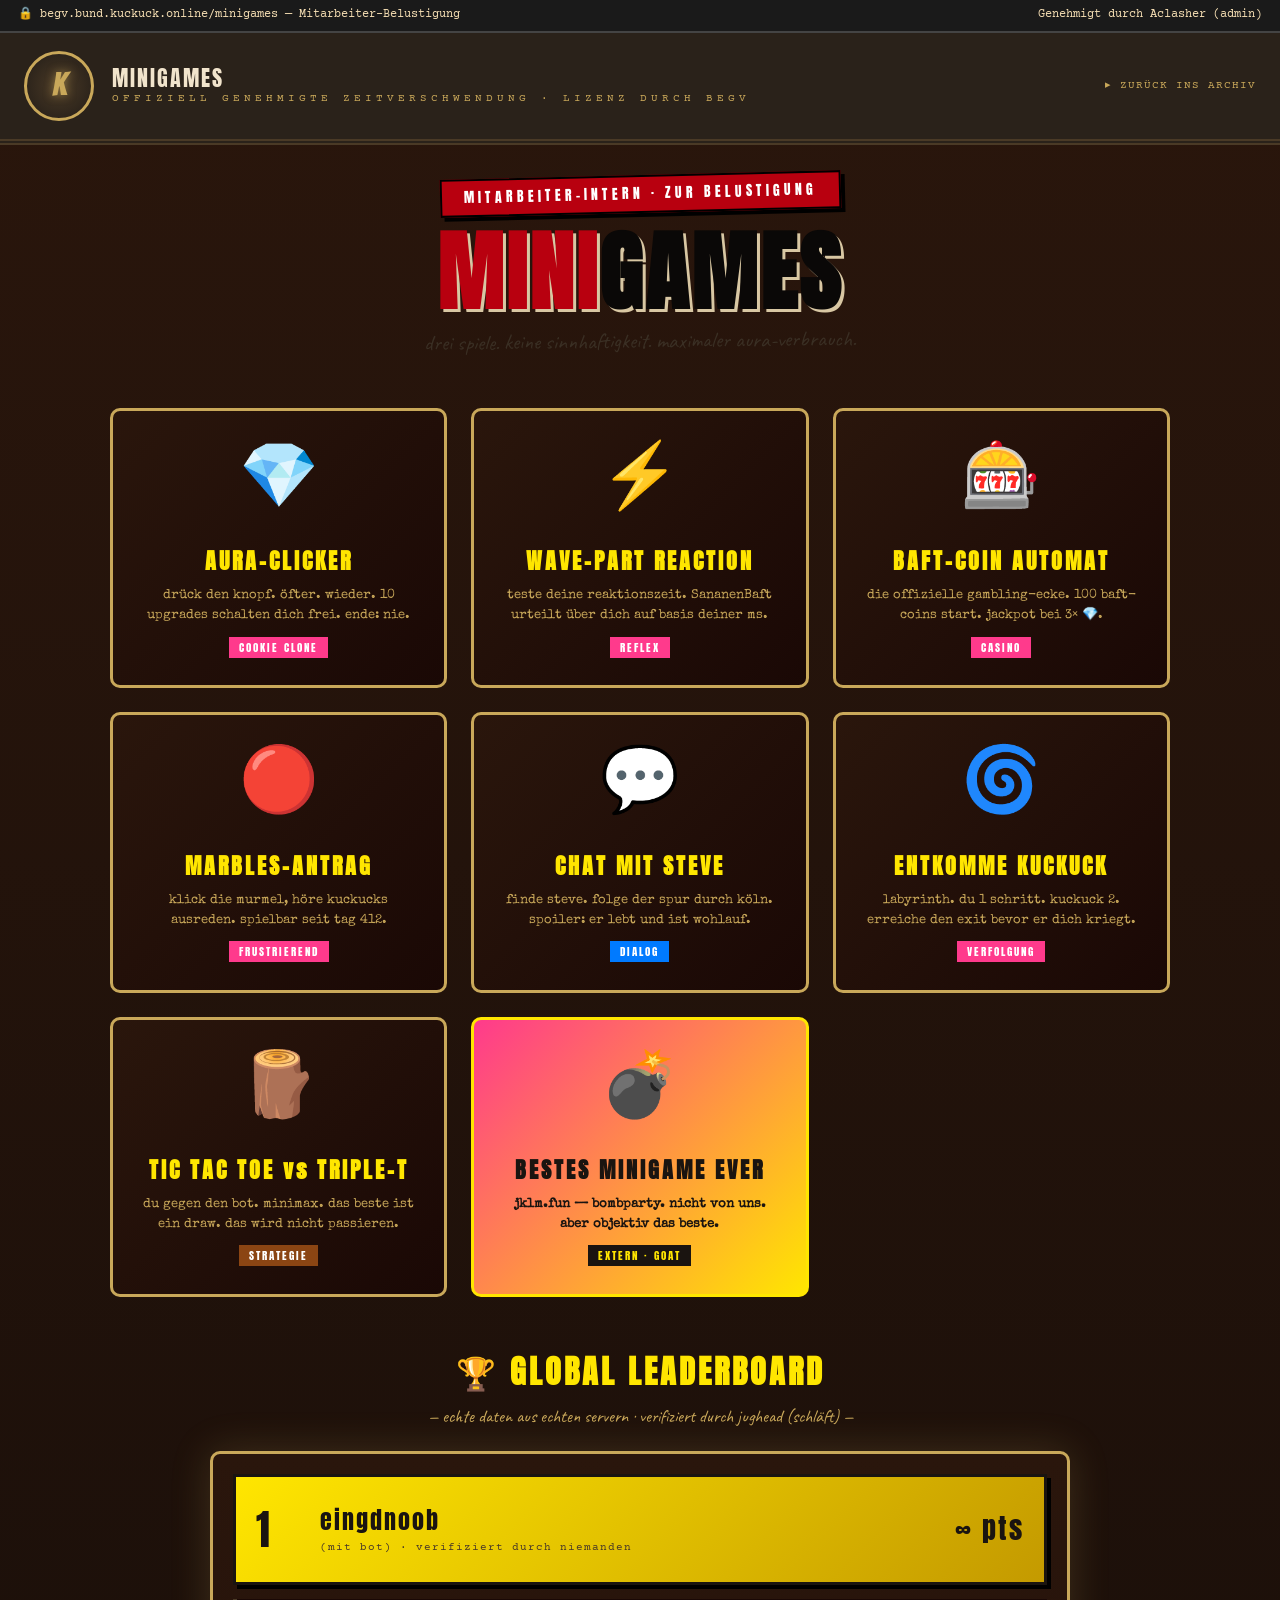
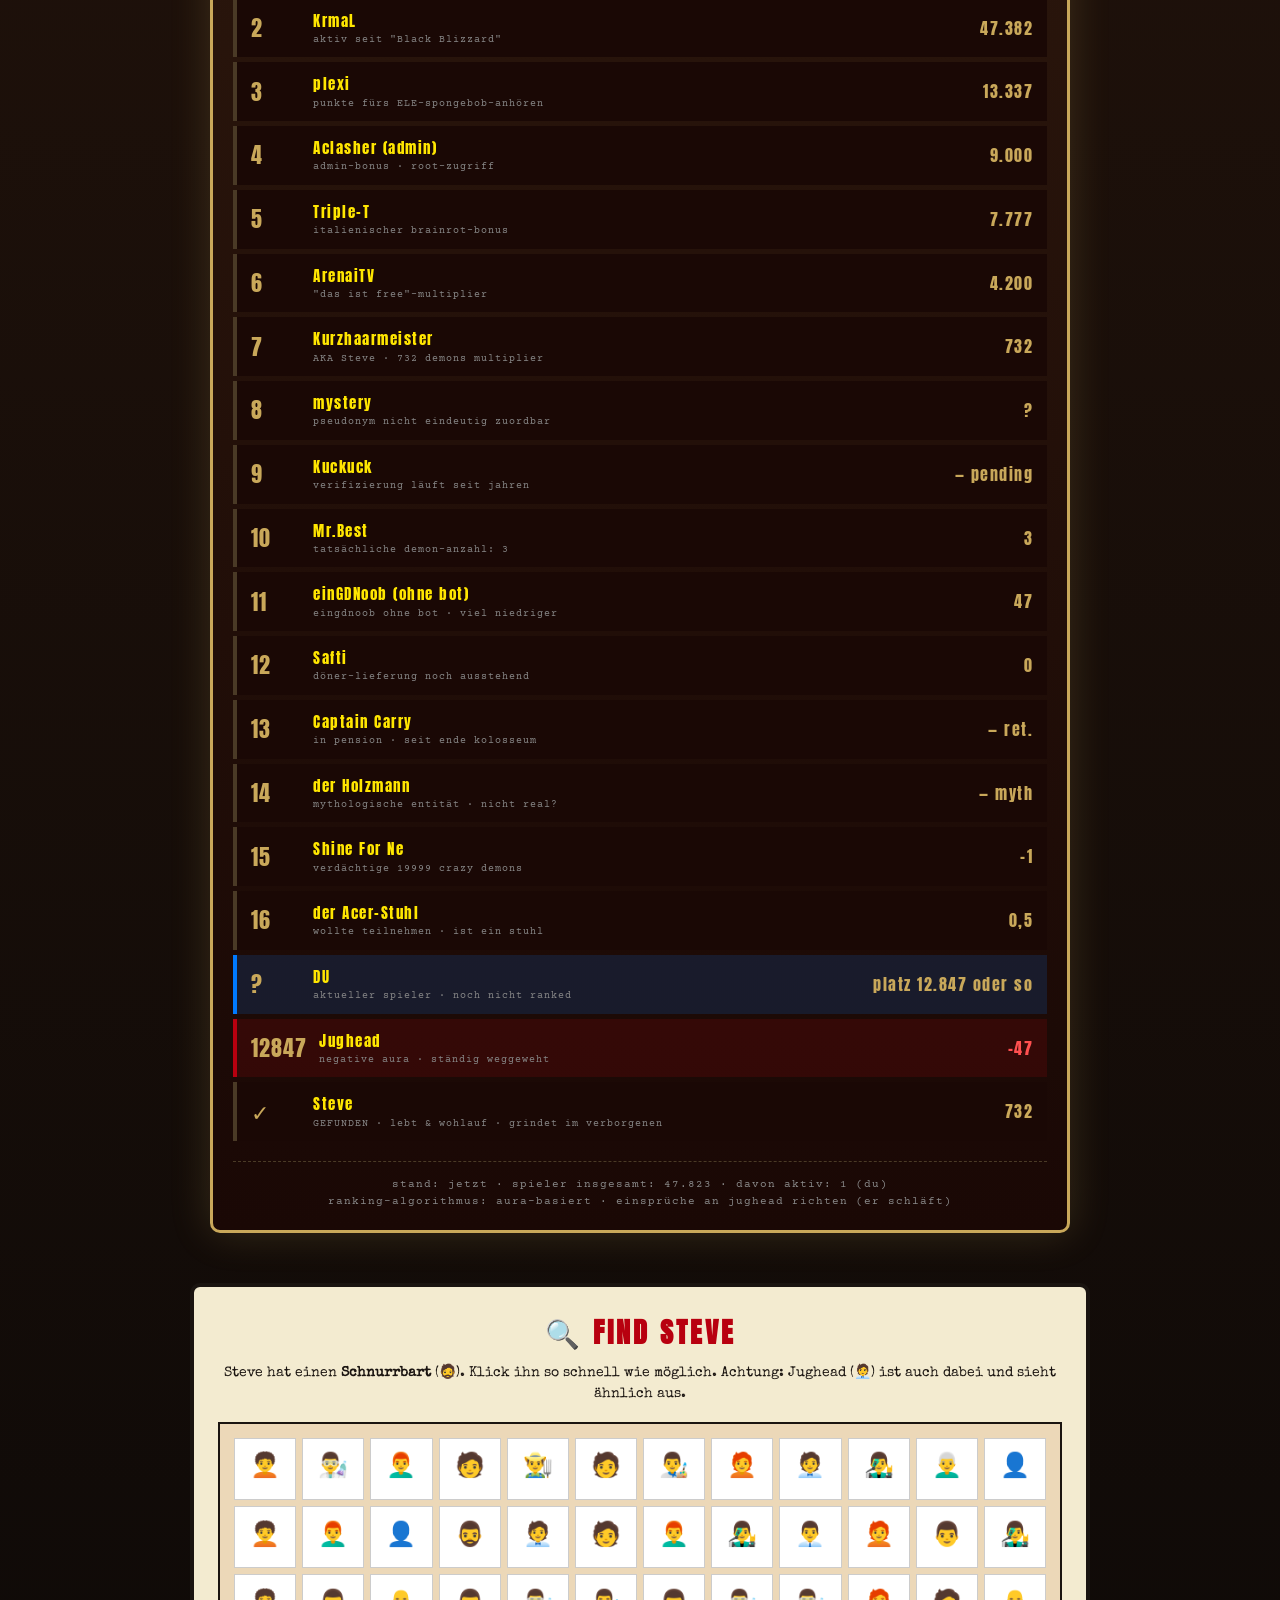
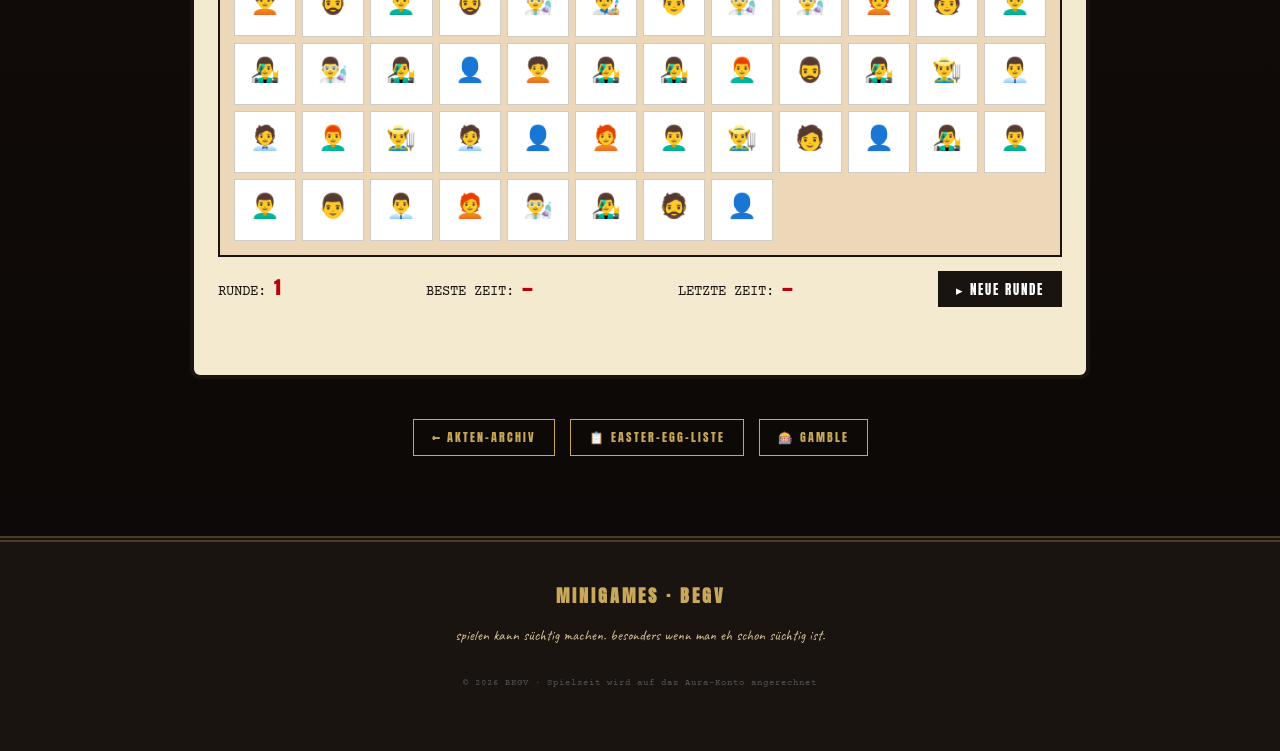
==== commit c15d97de: "Steve lebt: Storygame "FINDE STEVE" + Ticker & Stuhl-Umzug - Liveticker: STEVE LEBT UND IST WOHLAUF " ====
--- a/minigames/index.html
+++ b/minigames/index.html
@@ -215,7 +215,7 @@
     <span class="emoji">💬</span>
     <h3>CHAT MIT STEVE</h3>
     <div class="desc">
-      vereinbare ein meetup mit steve. mehrere pfade. ein ende. spoiler: er ist nie da.
+      finde steve. folge der spur durch köln. spoiler: er lebt und ist wohlauf.
     </div>
     <span class="label" style="background:#007aff;">DIALOG</span>
   </a>
@@ -332,7 +332,7 @@
   { rang: 16, name: 'der Acer-Stuhl',       hinweis: 'wollte teilnehmen · ist ein stuhl',    pkt: '0,5'    },
   { rang: '?', name: 'DU',                  hinweis: 'aktueller spieler · noch nicht ranked', pkt: 'platz 12.847 oder so', du: true },
   { rang: 12847, name: 'Jughead',           hinweis: 'negative aura · ständig weggeweht',    pkt: '-47', schlimm: true },
-  { rang: 'vermisst', name: 'Steve',        hinweis: 'siehe chat-minigame · nie da',         pkt: '— vermisst', schlimm: true }
+  { rang: '✓', name: 'Steve',        hinweis: 'GEFUNDEN · lebt & wohlauf · grindet im verborgenen', pkt: '732' }
 ];
 const $lb = document.getElementById('leaderboard-rest');
 if ($lb) {
--- a/css/style.css
+++ b/css/style.css
@@ -1464,6 +1464,118 @@
   font-size: 13px;
   color: var(--ink-soft);
   min-height: 30px;
+}
+
+/* ============================================================
+   CLIP-PLAYER (Twitch embed — Der Stuhl-Stream)
+   ============================================================ */
+.clip-sektion {
+  max-width: 980px;
+  margin: 60px auto;
+  padding: 0 20px;
+}
+.clip-box {
+  background: linear-gradient(135deg, #1a1410 0%, #2a160c 100%);
+  border: 4px solid #ff3a8c;
+  border-radius: 12px;
+  padding: 24px;
+  box-shadow: 0 0 50px rgba(255, 58, 140, 0.3);
+  position: relative;
+}
+.clip-box::before {
+  content: '🔴 GEKLIPPTER BEWEIS';
+  position: absolute;
+  top: -14px;
+  left: 50%;
+  transform: translateX(-50%);
+  background: #b8000f;
+  color: #fff;
+  padding: 4px 16px;
+  font-family: 'Anton', sans-serif;
+  letter-spacing: 3px;
+  font-size: 12px;
+  white-space: nowrap;
+}
+.clip-box h3 {
+  font-family: 'Anton', sans-serif;
+  font-size: clamp(24px, 4vw, 38px);
+  letter-spacing: 2px;
+  color: #ffe600;
+  text-align: center;
+  margin: 6px 0 4px;
+  border: none;
+  text-shadow: 2px 2px 0 #000;
+}
+.clip-box .clip-sub {
+  font-family: 'Caveat', cursive;
+  font-size: 20px;
+  color: #c9a85a;
+  text-align: center;
+  margin-bottom: 16px;
+}
+.clip-player {
+  position: relative;
+  width: 100%;
+  aspect-ratio: 16 / 9;
+  background: #000;
+  border: 3px solid #c9a85a;
+  border-radius: 8px;
+  overflow: hidden;
+}
+.clip-player iframe {
+  position: absolute;
+  inset: 0;
+  width: 100%;
+  height: 100%;
+  border: 0;
+}
+.clip-meta {
+  display: flex;
+  justify-content: space-between;
+  align-items: center;
+  margin-top: 14px;
+  flex-wrap: wrap;
+  gap: 10px;
+  font-family: 'Courier Prime', monospace;
+  font-size: 12px;
+  color: #c9a85a;
+}
+.clip-meta .stat b { color: #ffe600; font-family: 'Anton', sans-serif; font-size: 16px; letter-spacing: 1px; }
+.clip-meta a {
+  color: #ff3a8c;
+  text-decoration: none;
+  border: 1px solid #ff3a8c;
+  padding: 6px 12px;
+  letter-spacing: 1px;
+}
+.clip-meta a:hover { background: #ff3a8c; color: #fff; }
+
+/* fake chat overlay */
+.clip-chat {
+  margin-top: 16px;
+  background: #0e0e10;
+  border: 1px solid #333;
+  border-radius: 8px;
+  padding: 12px;
+  max-height: 220px;
+  overflow-y: auto;
+  font-family: -apple-system, system-ui, sans-serif;
+  font-size: 13px;
+}
+.clip-chat .chat-zeile { padding: 3px 0; line-height: 1.4; }
+.clip-chat .user { font-weight: 700; }
+.clip-chat .u1 { color: #ff7ac6; }
+.clip-chat .u2 { color: #5ac8fa; }
+.clip-chat .u3 { color: #2bff52; }
+.clip-chat .u4 { color: #ffd700; }
+.clip-chat .u5 { color: #ff8c00; }
+.clip-chat .u6 { color: #b18cff; }
+.clip-chat .nachricht { color: #efeff1; }
+.clip-chat .mod { color: #00ad03; }
+.clip-chat .badge-mod {
+  background: #00ad03; color: #fff; font-size: 10px;
+  padding: 0 4px; border-radius: 3px; margin-right: 4px;
+  font-weight: 700;
 }
 
 /* ============================================================
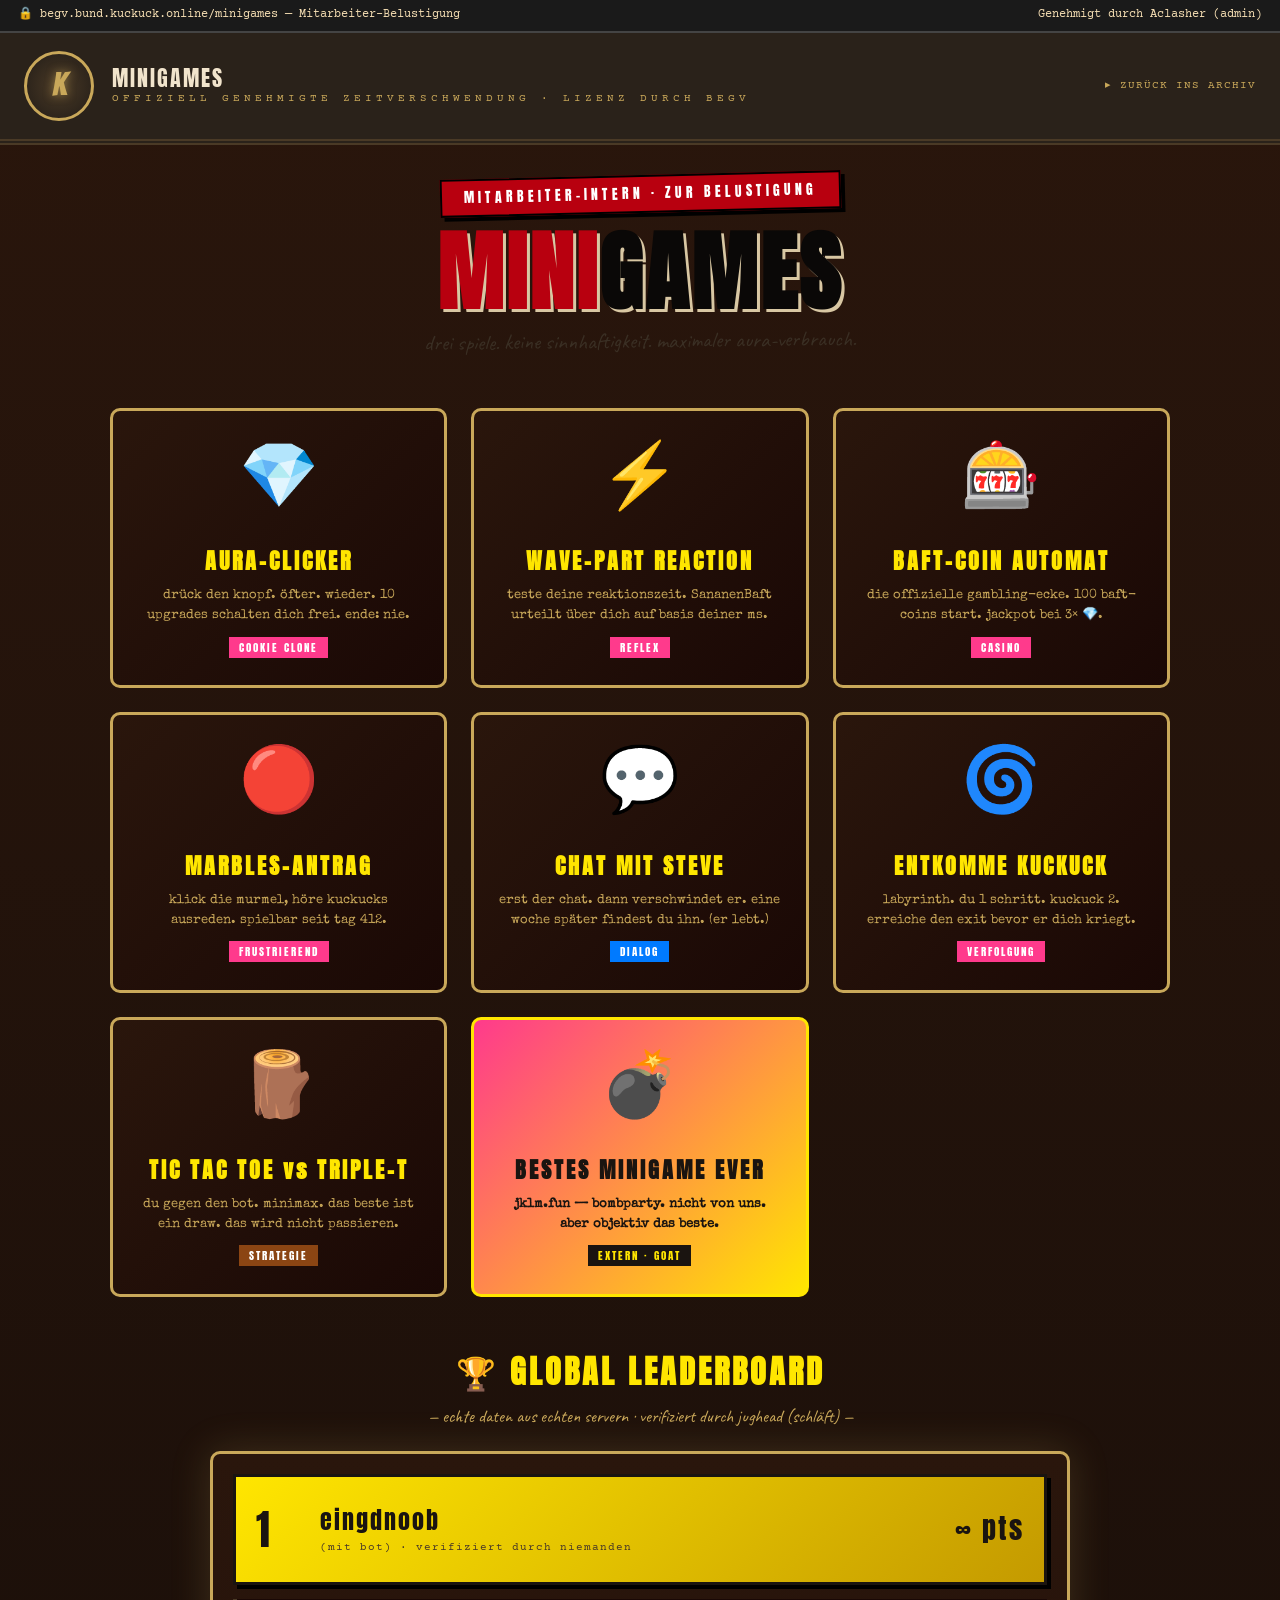
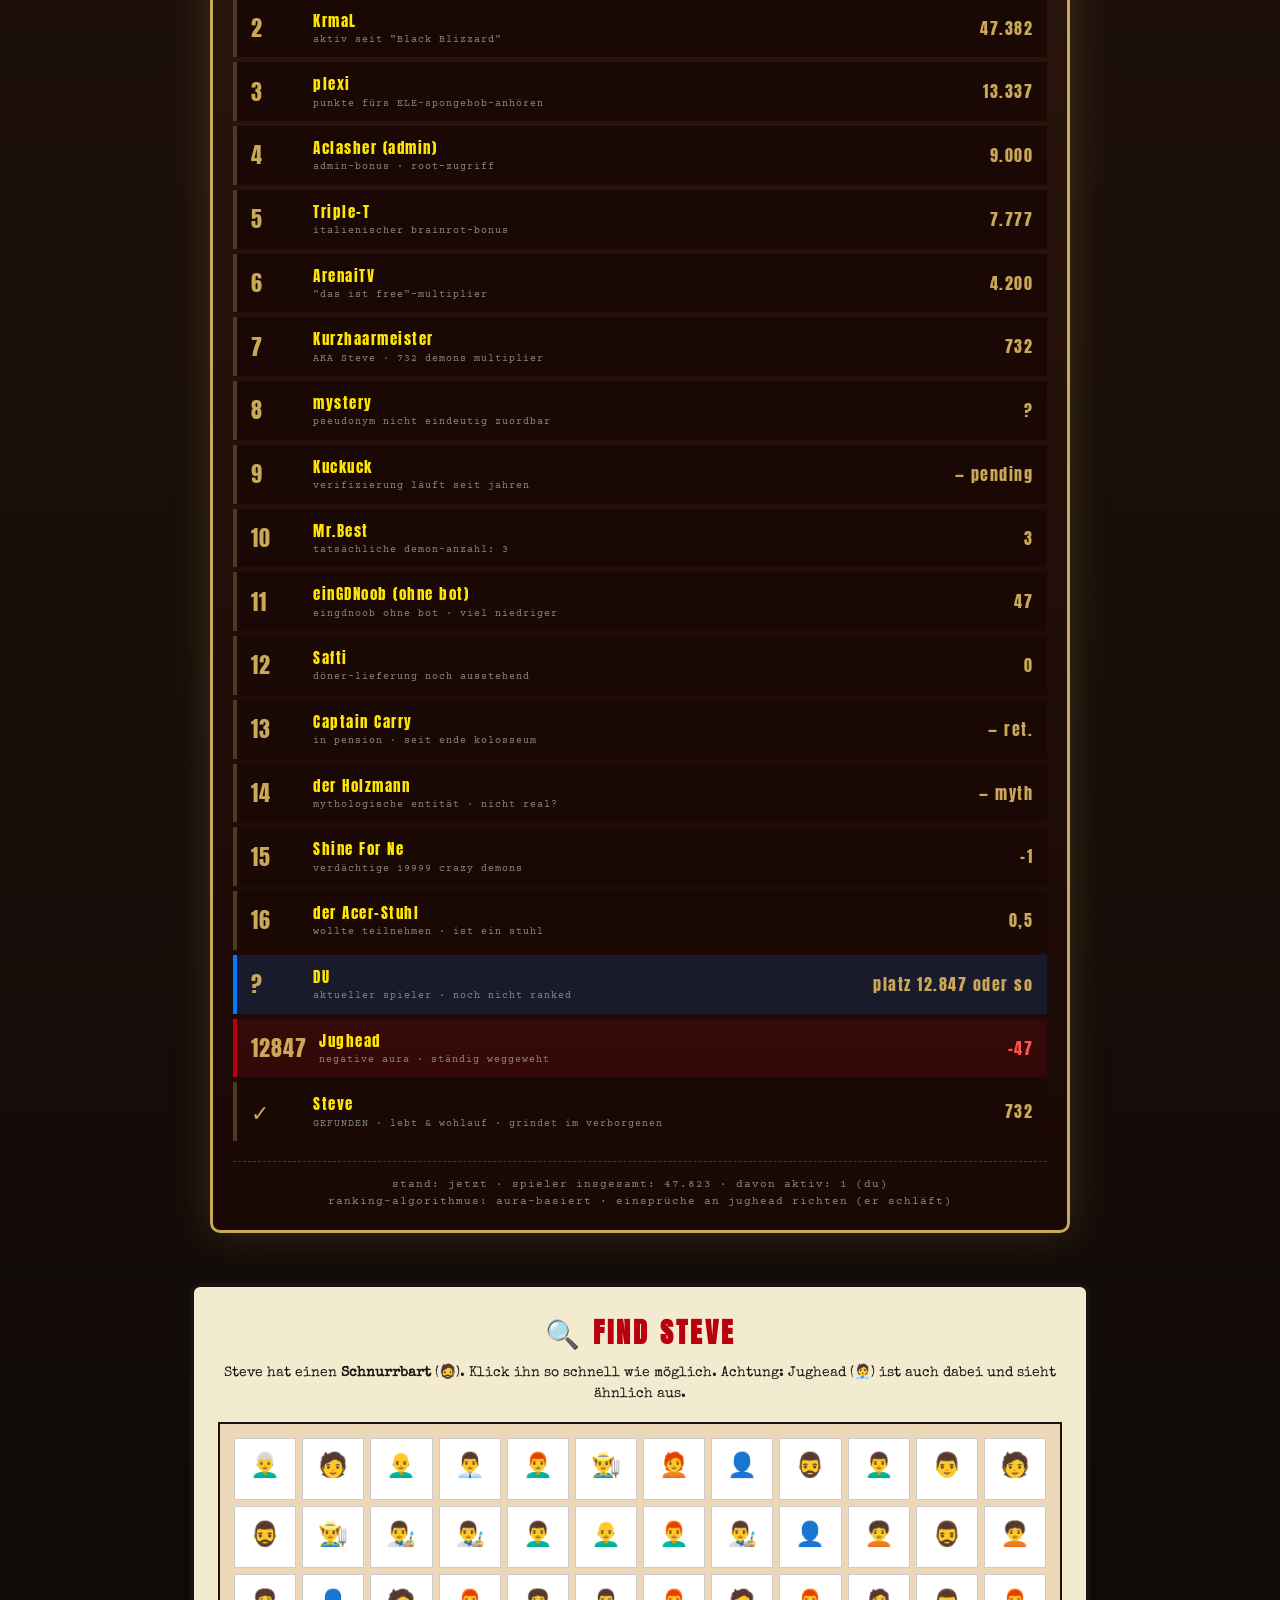
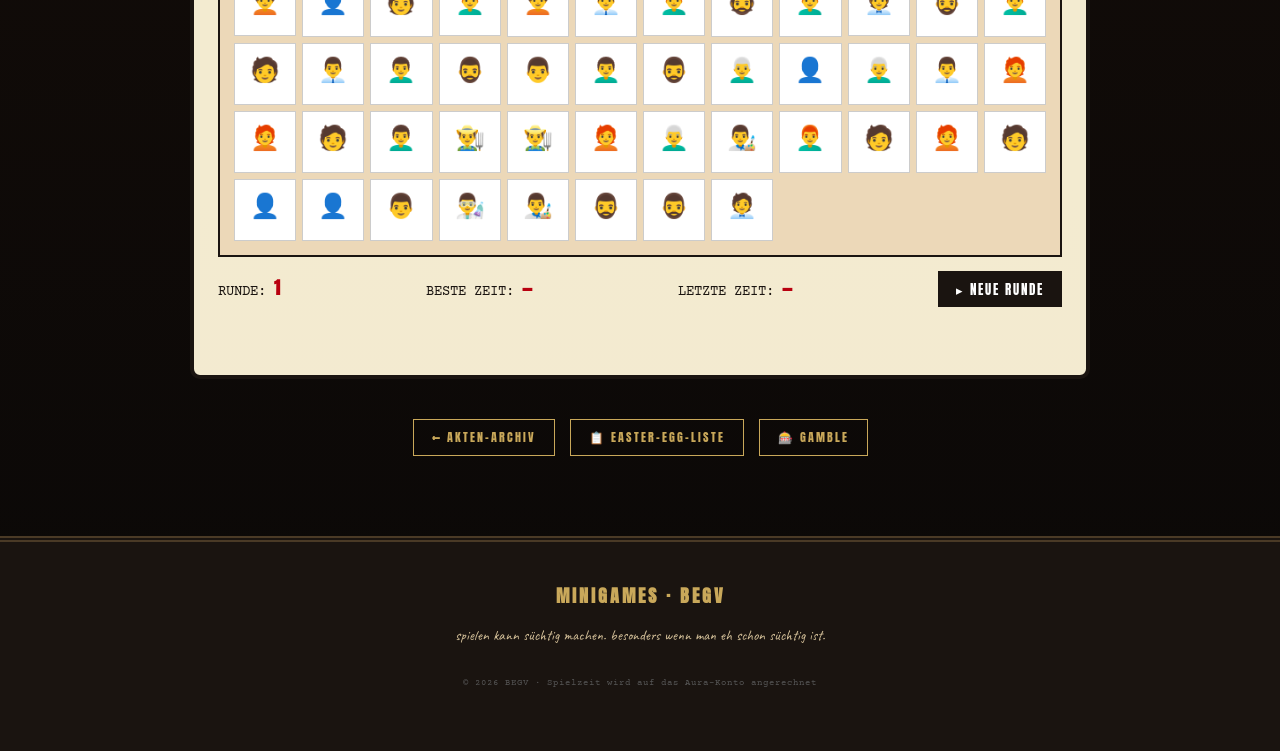
==== commit 5ed11d66: "feat: Chat-Mit-Steve als Zwei-Akt-Story + dynamischer Ticker Akt 1 (Meetup-Chat) läuft jetzt vor Akt" ====
--- a/minigames/index.html
+++ b/minigames/index.html
@@ -215,7 +215,7 @@
     <span class="emoji">💬</span>
     <h3>CHAT MIT STEVE</h3>
     <div class="desc">
-      finde steve. folge der spur durch köln. spoiler: er lebt und ist wohlauf.
+      erst der chat. dann verschwindet er. eine woche später findest du ihn. (er lebt.)
     </div>
     <span class="label" style="background:#007aff;">DIALOG</span>
   </a>
